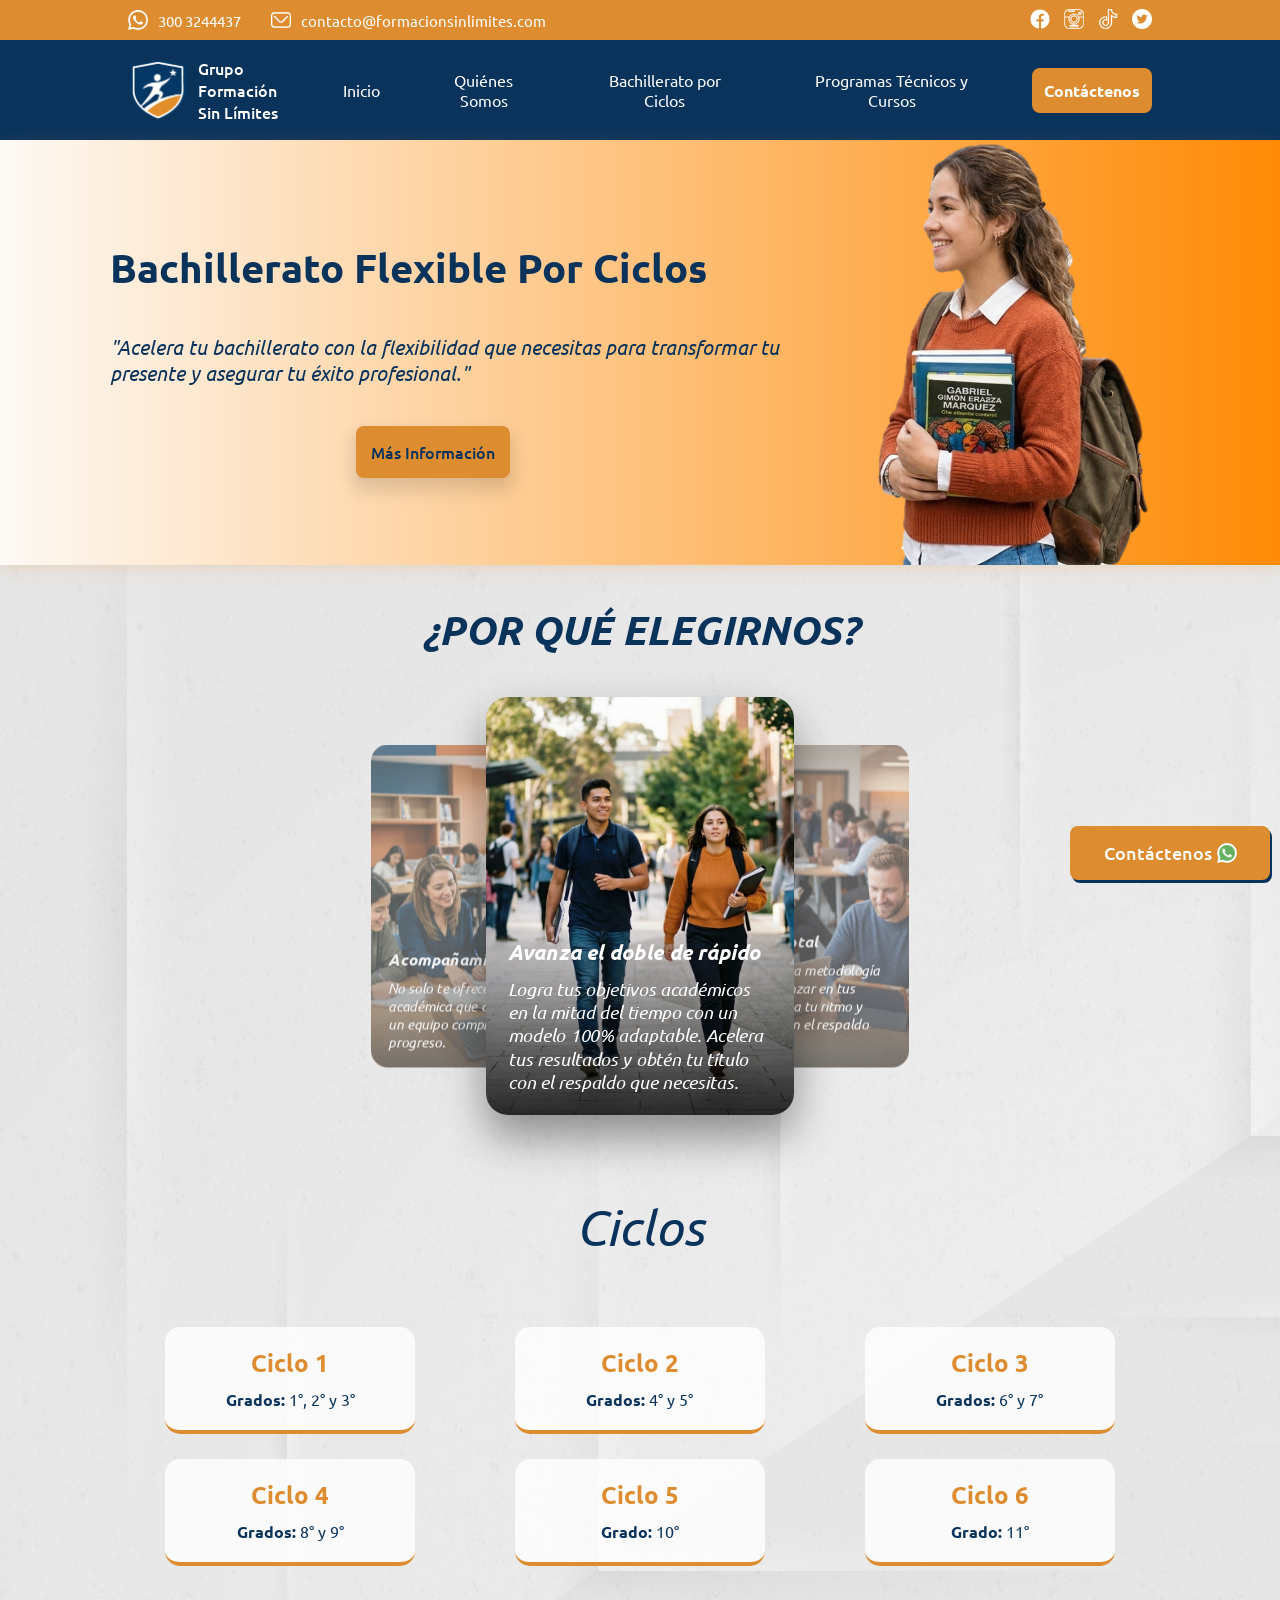
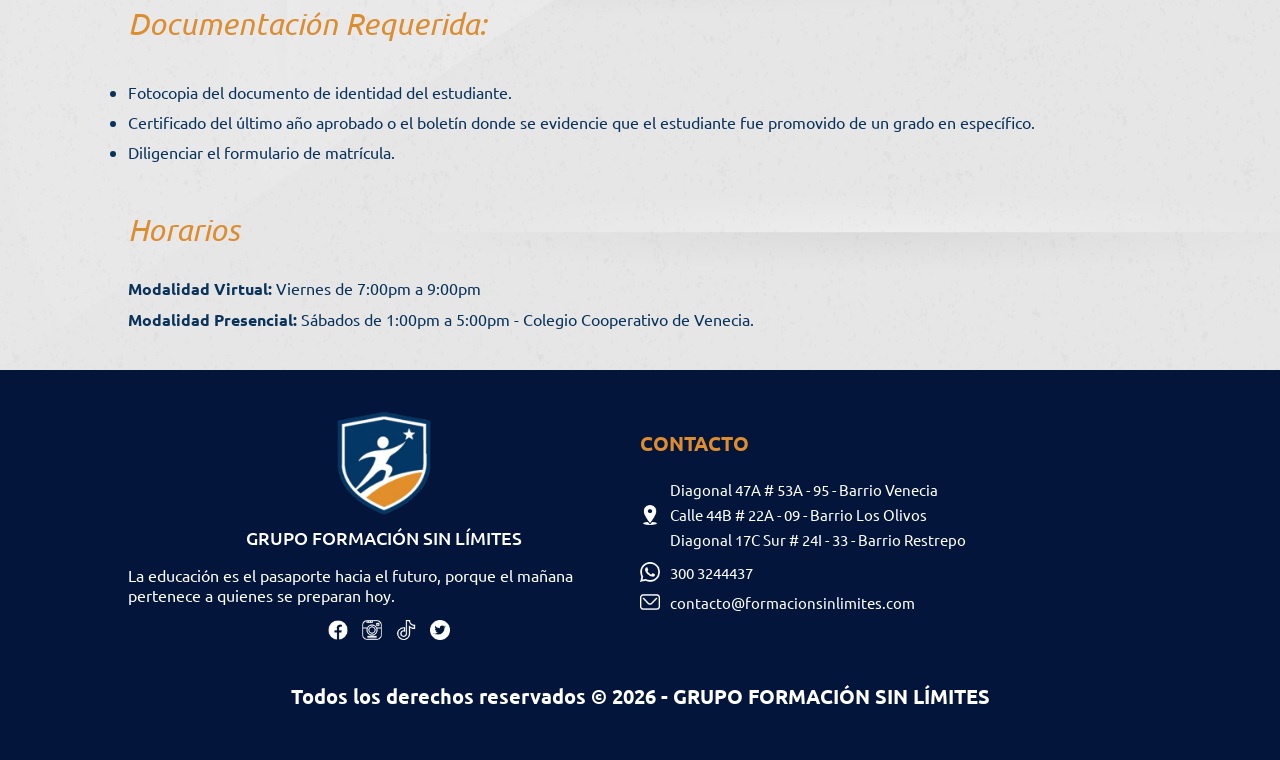
==== bachillerato.html @ 068fac8e "Se agregan estilos a la pagina bachillerato" ====
<!DOCTYPE html>
<html lang="es">

<head>
    <meta charset="UTF-8">
    <meta name="viewport" content="width=device-width, initial-scale=1.0">
    <link rel="icon" type="image/png" href="./assets/logo.png">
    <link rel="stylesheet" href="./css/styles.css">
    <link rel="stylesheet" href="./css/styles-bachiller.css">
    <link rel="preconnect" href="https://fonts.googleapis.com">
    <link rel="preconnect" href="https://fonts.gstatic.com" crossorigin>
    <link
        href="https://fonts.googleapis.com/css2?family=Ubuntu:ital,wght@0,300;0,400;0,500;0,700;1,300;1,400;1,500;1,700&display=swap"
        rel="stylesheet">
    <script defer src="./js/cardSlider.js"></script>
    <title>Bachillerato por Ciclos</title>
</head>

<body>
    <section class="contact">
        <div class="container">
            <div class="contact-number">
                <img class="wsp" src="./assets/whatsapp_icon.png" alt="">
                <p class="number">300 3244437</p>
                <img class="mail" src="./assets/letter_icon.png" alt="">
                <p class="mail_description">contacto@formacionsinlimites.com</p>
            </div>
            <div class="contact-social">
                <a href="https://www.facebook.com/share/1Nfvi4H3RK/?mibextid=wwXIfr" title="Facebook" target="_blank">
                    <img class="network" src="./assets/facebook.png" alt=""></a>
                <a href="#" title="Instagram">
                    <img class="network" src="./assets/instagram.png" alt=""></a>
                <a href="#" title="TikTok"><img class="network" src="./assets/tik-tok.png" alt=""></a>
                <a href="#" title="X"><img class="network" src="./assets/twitter.png" alt=""></a>
            </div>
        </div>
    </section>
    <section class="logo-menu">
        <div class="container">
            <div class="logo">
                <a class="logo-home" href="index.html">
                    <img class="logo-img" src="./assets/logo.png" alt="">
                    <p class="logo-description">Grupo Formación Sin Límites</p>
                </a>
            </div>
            <nav class="menu">
                <ul class="menu-list">
                    <li class="menu-item">
                        <a class="menu-anchor" href="index.html">Inicio</a>
                    </li>
                    <li class="menu-item">
                        <a class="menu-anchor" href="quienes-somos.html">Quiénes Somos</a>
                    </li>
                    <li class="menu-item">
                        <a class="menu-anchor" href="bachillerato.html">Bachillerato por Ciclos</a>
                    </li>
                    <li class="menu-item">
                        <a class="menu-anchor" href="tecnicos.html">Programas Técnicos y Cursos</a>
                    </li>
                    <li class="menu-item">
                        <a class="menu-anchor menu-anchor-mod"
                            href="https://wa.me/573003244437?text=Hola!!%20necesito%20informaci%C3%B3n%20sobre%20los%20programas"
                            target="_blank">Contáctenos</a>
                    </li>
                </ul>
            </nav>
        </div>
    </section>
    <section class="banner">
        <div class="banner-container">
            <div class="banner-bachillerato">
                <h2 class="bachillerato-title">Bachillerato Flexible Por Ciclos</h2>
                <p class="bachillerato-subtitle">"Acelera tu bachillerato con la flexibilidad que necesitas para
                    transformar tu presente y asegurar tu éxito profesional."</p>
                <div class="button-information-container">
                    <a class="button-information-bachillerato"
                        href="https://wa.me/573003244437?text=Hola!!%20necesito%20informaci%C3%B3n%20sobre%20los%20programas"
                        target="_blank" rel="noopener noreferrer">Más Información</a>
                </div>
            </div>
            <div class="img-banner">
                <img class="img-banner-class" src="./assets/bachiller-banner.png" alt="">
            </div>
        </div>
    </section>
    <div class="page-container">
        <section class="bachillerato">
            <div class="bachillerato-container">
                <div class="box-why-choose">
                    <p class="title-why-choose">¿POR QUÉ ELEGIRNOS?</p>
                </div>
                <div class="slider-bachillerato">
                    <div class="slider-container-bachiller">
                        <div class="card-bachiller card-bachiller-1" onmouseover="pauseAndFocus(0)">
                            <div class="card-overlay">
                                <h3 class="title-card">Avanza el doble de rápido</h3>
                                <p class="subtitle-card">Logra tus objetivos académicos en la mitad del tiempo con un
                                    modelo 100% adaptable. Acelera tus resultados y obtén tu título con el respaldo que
                                    necesitas.
                                </p>
                            </div>
                        </div>
                        <div class="card-bachiller card-bachiller-2" onmouseover="pauseAndFocus(1)">
                            <div class="card-overlay">
                                <h3 class="title-card">Flexibilidad Total</h3>
                                <p class="subtitle-card">Aprovecha nuestra metodología flexible para avanzar en tus
                                    estudios, estudia a tu ritmo y obtén tu título con el respaldo que necesitas.</p>
                            </div>
                        </div>
                        <div class="card-bachiller card-bachiller-3" onmouseover="pauseAndFocus(2)">
                            <div class="card-overlay">
                                <h3 class="title-card">Calidad Educativa</h3>
                                <p class="subtitle-card">Te ofrecemos un modelo educativo de alto nivel con la libertad
                                    de aprender donde quieras y cuando quieras.</p>
                            </div>
                        </div>
                        <div class="card-bachiller card-bachiller-4" onmouseover="pauseAndFocus(3)">
                            <div class="card-overlay">
                                <h3 class="title-card">Acompañamiento</h3>
                                <p class="subtitle-card">No solo te ofrecemos calidad académica que abre puertas, sino
                                    un equipo comprometido con tu progreso.</p>
                            </div>
                        </div>
                    </div>
                </div>
            </div>
        </section>
        <section class="requirements">
            <div class="requirements-container">
                <div class="requirements-box">
                    <p class="requirements-title">Ciclos</p>
                </div>
                <div class="cycles">
                    <div class="cycle-one">
                        <p class="cycle-title">Ciclo 1</p>
                        <p class="cycle-subtitle"><strong>Grados: </strong>1°, 2° y 3°</p>
                    </div>
                    <div class="cycle-one">
                        <p class="cycle-title">Ciclo 2</p>
                        <p class="cycle-subtitle"><strong>Grados: </strong>4° y 5°</p>
                    </div>
                    <div class="cycle-one">
                        <p class="cycle-title">Ciclo 3</p>
                        <p class="cycle-subtitle"><strong>Grados: </strong>6° y 7°</p>
                    </div>
                    <div class="cycle-one">
                        <p class="cycle-title">Ciclo 4</p>
                        <p class="cycle-subtitle"><strong>Grados: </strong>8° y 9°</p>
                    </div>
                    <div class="cycle-one">
                        <p class="cycle-title">Ciclo 5</p>
                        <p class="cycle-subtitle"><strong>Grado: </strong>10°</p>
                    </div>
                    <div class="cycle-one">
                        <p class="cycle-title">Ciclo 6</p>
                        <p class="cycle-subtitle"><strong>Grado: </strong>11°</p>
                    </div>
                </div>
                <div class="documents-box">
                    <p class="documents-title">Documentación Requerida:</p>
                    <ul>
                        <li class="documents-subtitle">Fotocopia del documento de identidad del estudiante.</li>
                        <li class="documents-subtitle">Certificado del último año aprobado o el boletín donde se
                            evidencie que el estudiante fue promovido de un grado en específico.</li>
                        <li class="documents-subtitle">Diligenciar el formulario de matrícula.</li>
                    </ul>
                </div>
                <div class="shedule">
                    <p class="shedule-title">Horarios</p>
                    <p class="shedule-subtitle"><strong>Modalidad Virtual: </strong>Viernes de 7:00pm a 9:00pm</p>
                    <p class="shedule-subtitle"><strong>Modalidad Presencial: </strong>Sábados de 1:00pm a 5:00pm -
                        Colegio Cooperativo de Venecia.</p>
                </div>
            </div>

        </section>
    </div>
    <footer>
        <div class="footer">
            <div class="footer-container">
                <div class="footer-box">
                    <div class="footer-identity">
                        <img class="footer-img" src="./assets/logo.png" alt="">
                        <p class="footer-img-phrase">GRUPO FORMACIÓN SIN LÍMITES</p>
                        <p class="footer-phrase">La educación es el pasaporte hacia el futuro, porque el mañana
                            pertenece a
                            quienes se preparan hoy.</p>
                        <div class="contact-social">
                            <a href="https://www.facebook.com/share/1Nfvi4H3RK/?mibextid=wwXIfr" title="Facebook"
                                target="_blank">
                                <img class="network" src="./assets/facebook.png" alt=""></a>
                            <a href="#" title="Instagram">
                                <img class="network" src="./assets/instagram.png" alt=""></a>
                            <a href="#" title="TikTok"><img class="network" src="./assets/tik-tok.png" alt=""></a>
                            <a href="#" title="X"><img class="network" src="./assets/twitter.png" alt=""></a>
                        </div>
                    </div>
                    <div class="footer-contact">
                        <h3 class="footer-title">CONTACTO</h3>
                        <div class=contact-container">
                            <div class="contact-box">
                                <div class="contact-box-img">
                                    <img class="wsp" src="./assets/location.png" alt="">
                                </div>
                                <div class="contact-box-description">
                                    <p class="footer-subtitle">Diagonal 47A # 53A - 95 - Barrio Venecia</p>
                                    <p class="footer-subtitle">Calle 44B # 22A - 09 - Barrio Los Olivos</p>
                                    <p class="footer-subtitle">Diagonal 17C Sur # 24I - 33 - Barrio Restrepo</p>
                                </div>
                            </div>
                            <div class="contact-box">
                                <div class="contact-box-img">
                                    <img class="wsp" src="./assets/whatsapp_icon.png" alt="">
                                </div>
                                <div class="contact-box-description">
                                    <p class="number">300 3244437</p>
                                </div>
                            </div>
                            <div class="contact-box">
                                <div class="contact-box-img">
                                    <img class="mail" src="./assets/letter_icon.png" alt="">
                                </div>
                                <div class="contact-box-description">
                                    <p class="mail_description">contacto@formacionsinlimites.com</p>
                                </div>
                            </div>
                        </div>
                    </div>
                </div>
                <div class="footer-copy">
                    <p class="copy-description">Todos los derechos reservados &copy; 2026 - GRUPO FORMACIÓN SIN LÍMITES
                    </p>
                </div>
            </div>
        </div>
    </footer>
    <div class="contact-button">
        <a class="contact-link"
            href="https://wa.me/573003244437?text=Hola!!%20necesito%20informaci%C3%B3n%20sobre%20los%20programas"
            target="_blank" rel="noopener noreferrer">
            <p class="contact-text">Contáctenos</p>
            <img src="./assets/whatsapp.png" alt="Whatsapp de Grupo Formación Sin Límites" class="contact-icon">
        </a>
    </div>
</body>
</html>
---- css/styles.css ----
:root{
    --primary: #0a335c;
    --secundary: #dd8c2f;
    --shadow-md: 0 4px 6px -1px rgba(0, 0, 0, 0.1), 0 2px 4px -1px rgba(0, 0, 0, 0.06);
    --shadow-lg: 0 10px 15px 5px rgba(0, 0, 0, 0.1), 0 4px 6px -2px rgba(0, 0, 0, 0.05);
    --radius-md: 0.5rem;
}

*{
    margin: 0;
    padding: 0;
    box-sizing: border-box;
}

body{
    font-family: "Ubuntu", "Bebas Neue", sans-serif;
    width: 100%;
    min-height: 100vh;
    background-color: white;
    position: relative;
}

.contact{
    width: 100%;
    height: 40px;
    background-color: var(--secundary);    
    display: flex;
    justify-content: center;
}

.container{
    width: 80%;
    display: flex;
    justify-content: space-between;
    align-items: center;
}

.contact-number{
    display: flex;
    align-items: center;
}

.wsp, .mail, .network{
    width: 20px;
}

.wsp, .mail{
    margin-right: 10px;
}

.network{
    margin-left: 10px;
    transition: transform 0.3s ease;
    display: inline-block;
}

.network:hover{
    transform: scale(1.3);
}

.number, .mail_description{
    font-size: 15px;
    margin-right: 30px;
    color: white;
}

.logo-menu{
    width: 100%;
    height: 100px;
    display: flex;
    justify-content: center;
    background-color: var(--primary);
    transition: all 0.3s ease;
}

.logo{
    width: 20%;
}

.logo-home{
    display: flex;
    align-items: center;
    gap: 10px;
    text-decoration: none;
    color: white;
    font-weight: 500;
}

.logo-description{
    color: white;
    width: 40%;
}

.logo-img{
    width: 60px;
}

.menu{
    width: 80%;
    display: flex;
    justify-content: flex-end;
}

.menu-list{
    display: flex;
    gap: 30px;
    align-items: center;
}

.menu-item{
    list-style: none;
}

.menu-anchor{
    text-decoration: none;
    color: white;
    padding: 10px;
    display: inline-block;
    text-align: center;
    position: relative;
}

.menu-anchor:hover{
    color: #7AAACE;
}

.menu-anchor::after {
    content: '';
    position: absolute;
    width: 0;
    height: 2px;
    bottom: 0;
    left: 50%;
    background-color: var(--secundary);
    transition: all 0.3s ease;
    transform: translateX(-50%);
}

.menu-anchor:hover::after {
    width: 80%;
}

.menu-anchor-mod{
    font-weight: bold;
    border: 2px solid var(--secundary);
    cursor: pointer;
    border-radius: var(--radius-md);
    background: var(--secundary);
    transition: transform 0.3s ease;
}

.menu-anchor-mod:hover{
    transform: translateY(-5px);
    color: white;
}

.slider{
    width: 100%;
    display: flex;
    justify-content: center;
    background-color: var(--primary);
}

.slider-container{
    width: 80%;
    overflow: hidden;
    position: relative;
}

.slider-container::after {
    content: '';
    position: absolute;
    top: 0;
    left: 0;
    width: 100%;
    height: 100%;
    background: linear-gradient(rgba(0,0,0,0.4), transparent);
    pointer-events: none;
}

.slider-big{
    width: 400%;
    height: 300px;
    display: flex;
    flex-wrap: nowrap;
    justify-content: space-between;
    align-items: center;
    padding: 5px;
    transition: transform 0.9s ease-in-out;
    transform: translateX(0%);
}

.slider-img{
    width: calc(100% / 4 - 5px);
    height: 100%;
    object-fit: cover;
    border-radius: 5px;
}

.slider-points{
    width: 100%;
    display: flex;
    justify-content: center;
    align-items: center;
    position: relative;
    z-index: 2;
}

.points{
    width: 20px;
    height: 20px;
    margin: 15px;
    background-color: white;
    border-radius: 50%;
    box-shadow: 1px 1px 3px black;
    cursor: pointer;
}

.points.active{
    background-color: #dd8c2f;
}

.phrase{
    width: 100%;
    height: 100%;
    display: flex;
    flex-direction: column;
    justify-content: center;
    color: white;
    font-size: 30px;
    font-weight: 500;
    position: absolute;
    z-index: 1;
    background: #0A335C;
    background: linear-gradient(90deg, rgba(10, 51, 92, 1) 0%, rgba(10, 51, 92, 0.2) 51%, rgba(10, 51, 92, 0) 100%);
}

.phrase-description{
    margin: 8px 50px;
    animation: fadeIn 1.4s ease-out 0.6s both;
}

.icons{
    width: 100%;
    display: flex;
    justify-content: center;
    padding: 50px 0;
    background-color: var(--primary);
}

.icon-list{
    width: 70%;
    display: flex;
    justify-content: space-around;
}

.icon-section{
     display: flex;
     flex-direction: column;
     align-items: center;
}

.icon{
    width: 70px;
    margin-bottom: 20px;
}

.icon-description{
    color: white;
}

.programs{
    width: 100%;
    background-color: white;
    display: flex;
    justify-content: center;
    background-image: url(../assets/backg-who.jpg);
    background-size: cover;
    background-repeat: round;
    
}

.program-container{
    width: 70%;  
}

.phrase-programs, .why-title{
    font-size: 40px;
    color: var(--primary);
    margin: 50px auto 30px;
    text-align: center;
    letter-spacing: 1px;
}

.offer-box{
    display: grid;
    grid-template-columns: repeat(3, 1fr);
    margin-bottom: 10px;
}

.program {
    background-color: var(--primary);
    margin: 20px;
    border-radius: 15px; /* Más redondeado = más moderno */
    box-shadow: var(--shadow-md);
    transition: transform 0.4s cubic-bezier(0.175, 0.885, 0.32, 1.275), box-shadow 0.4s;
    overflow: hidden; /* Para que la imagen no se salga de los bordes redondeados */
}

.program:hover {
    transform: translateY(-15px) scale(1.02);
    box-shadow: 0 20px 40px rgba(0,0,0,0.3);
}

.program-link{
    display: inline-block;
    width: 100%;
    height: 100%;
    color: white;
    text-decoration: none;
}

.imagen-program{
    display: flex;
    flex-direction: column;
    align-items: center;
}

.title-offer{
    font-size: 30px;
    margin-bottom: 30px;
    color: var(--primary);
    text-align: center;
}

.img-program{
    width: 100%;
    height: 200px;
    border-radius: 20px;
    padding: 10px;
    object-fit: cover;
    transition: transform 0.6s ease;
}

.program:hover .img-program {
    transform: scale(1.1); /* Zoom sutil a la foto */
}

.phrase-bachiller{
    font-weight: bold;
    color: white;
    margin: 10px;
    
}

.star{
    display: flex;  
    width: 30%; 
    transition: transform 0.3s ease;
}

.star-img{
    width: 10%;
    margin-left: 10px;
    transition: all 0.5s cubic-bezier(0.175, 0.885, 0.32, 1.275);
}

.star-img-modstar{
    width: 22%;
    margin-left: 10px;
    transition: all 0.5s cubic-bezier(0.175, 0.885, 0.32, 1.275);
}

.star-img .star-img-modstar:hover{
    filter: drop-shadow(0 0 15px rgba(255, 215, 0, 0.8));
    transform: scale(1.2) rotate(15deg);
    cursor: pointer;
}

.star-img:hover{
    filter: drop-shadow(0 0 15px rgba(255, 215, 0, 0.8));
    transform: scale(1.2) rotate(15deg);
    cursor: pointer;
}

.subtitle-phrase{
    color: white;
    margin: 20px 10px;
}

.counter {
    display: inline-block;
    transition: transform 0.2s ease;
    font-variant-numeric: tabular-nums;
}

.counter:hover {
    transform: scale(1.1);
    color: #ffd700; 
}

.grid{
    grid-column: span 2;
}

.information{
    display: flex;
    justify-content: center;
}

.button-information{
    padding: 15px;
    background-color: var(--secundary);
    text-decoration: none;
    color: var(--primary);
    font-weight: 500;
    border-radius: var(--radius-md);
    box-shadow: var(--shadow-lg);
    margin-bottom: 40px;
    transition: transform 0.3s ease;
}

.button-information:hover{
    cursor: pointer;
    transform: scale(1.2);
}

.why{
    width: 100%;
    background: var(--secundary);
    display: flex;
    justify-content: center;
}

.why-container {
    width: 80%;
    display: flex;
    flex-direction: column;
    align-items: center;
}

.why-title{
    font-size: 40px;
    color: white;
    margin: 50px auto 30px;
}

.why-box {
    width: 100%;
    display: flex;
    justify-content: space-between;
}

.reasons {
    width: 24%;
    border-radius: var(--radius-md);
    box-shadow: var(--shadow-md);
    background-color: antiquewhite;
    padding: 10px 10px 10px 15px;
}

.reason-head{
    display: flex;
    flex-direction: column;
    justify-content: flex-start;
    align-items: center;
}

.reason-img{
    margin: 5px;
    width: 80px;
}

.reasons-title{
    font-weight: 500;
    margin: 20px 5px;
    color: var(--primary);
    font-size: 17px;
    text-align: center;
}

.reasons-description{
    margin: 10px;
    line-height: 22px;
}

.reasons-phrase{
    font-style: italic;
    text-align: center;
    color: var(--primary);
    margin: 20px auto;
    padding: 15px;
}

.button-information-why{
    padding: 15px;
    background-color: #f9f9f9;
    text-decoration: none;
    color: var(--primary);
    font-weight: 500;
    border-radius: var(--radius-md);
    box-shadow: var(--shadow-lg);
    margin-bottom: 40px;
    transition: transform 0.3s ease;
}

.button-information-why:hover{
    cursor: pointer;
    transform: scale(1.2);
}

.allies{
    width: 100%;
    display: flex;
    justify-content: center;
    background-color: var(--primary);
}

.allies-container{
    width: 80%;
    display: flex;
    flex-direction: column;
    align-items: center;
    margin-bottom: 60px;
}

.allies-title{
    margin: 50px;
    font-size: 40px;
    color: white;
}

.allies-box{
    width: 100%;
    display: flex;
    justify-content: space-evenly;
}

.allies-card{
    width: 200px;
    display: flex;
    justify-content: center;
    align-items: center;
    background-color: white;
    border-radius: var(--radius-md);
    border: 1px solid black;
    box-shadow: var(--shadow-md);
}

.allies-img{
    height: 150px;
}

.allies-img-education{
    height: 85px;
}

.contact-button{
    width: 200px;
    background-color: var(--secundary);
    color: white;
    font-size: 18px;
    font-weight: 500;
    border-radius: var(--radius-md);
    box-shadow: 2px 3px var(--primary);
    position: fixed;
    right: 10px;
    bottom: 20px;
    z-index: 1;
    transition: transform 0.3s ease;
}

.contact-button:hover{
    cursor: pointer;
    transform: scale(1.1);
}

.contact-link{
    width: 100%;
    padding: 15px 10px;
    text-decoration: none;
    color: white;
    display: flex;
    justify-content: center;
    align-items: center;
}

.contact-link:visited{
    color: white;
}

.contact-icon{
    width: 20px;
    margin-left: 5px;
}


.offer-box, .why-box, .allies-box {
    view-timeline-name: --section;
    view-timeline-axis: block;
    animation-timeline: --section;
    animation-name: reveal;
    animation-range: entry 10% cover 30%;
    animation-fill-mode: both;
}

.footer{
    width: 100%;
    display: flex;
    justify-content: center;
    background-color: #03153a;
}

.footer-container{
    width: 80%;
    display: flex;    
    flex-direction: column;
}

.footer-box{
    width: 100%;
    margin: 40px 0;
    display: flex;
    align-items: center;
}

.footer-identity{
    width: 50%;
    display: flex;
    flex-direction: column;
    align-items: center;
}

.footer-img{
    width: 100px;
    margin-bottom: 10px;
}

.footer-img-phrase{
    color: white;
    margin-bottom: 15px;
    font-size: 18px;
    font-weight: 500;
}

.footer-phrase{
    color: white;
    margin-bottom: 15px;
}

.contact-container{
    display: flex;
}

.contact-box{
    display: flex;
    margin-bottom: 10px;  
    align-items: center;
}

.contact-box-img{
    height: 20px;   
}

.footer-title{
    color: var(--secundary);
    font-size: 20px;
    margin-bottom: 20px;
}

.footer-subtitle{
    text-decoration: none;
    color: white;
    font-size: 15px;
    line-height: 25px;
}

.footer-copy{
    color: white;
    text-align: center;
    font-size: 20px;
    font-weight: bold;
    margin-bottom: 50px;
}

@keyframes fadeIn {
    from {
        opacity: 0;
        transform: translateY(10px);
    }

    to {
        opacity: 1;
        transform: translateY(0);
    }
}

@keyframes reveal {
    from { opacity: 0; transform: translateY(30px); }
    to { opacity: 1; transform: translateY(0); }
}
---- css/styles-bachiller.css ----
/* Pagina Bachillerato */

.banner{
    width: 100%;
    display: flex;
}

.banner-container{
    width: 100%;
    min-height: 420px;
    overflow: hidden;
    display: flex;
    align-items: center;
    box-shadow: 0 4px 15px rgba(221, 140, 47, 0.2);
    background: linear-gradient(to right, 
  rgba(221, 140, 47, 0.05) 0%, 
  rgba(255, 136, 0, 0.98) 100%);
}

.banner-bachillerato{
    flex: 2;
    display: flex;
    flex-direction: column;
    justify-content: center;
    padding: 20px;
    text-align: left;
    margin-bottom: 12px;
}

.bachillerato-title{
    font-size: 40px;
    color: var(--primary);
    margin: 26px 90px 0px;
}

.bachillerato-subtitle{
    color: var(--primary);
    margin: 40px 10px 40px 90px;;
    font-size: 20px;
    font-style: italic;
}

.button-information-container{
    display: flex;
    justify-content: center;
}

.button-information-bachillerato{
    padding: 15px;
    font-weight: 500;
    background-color: var(--secundary);
    color: var(--primary);
    text-decoration: none;
    border-radius: var(--radius-md);
    box-shadow: var(--shadow-lg);
    transition: transform 0.3s ease;
}

.button-information-bachillerato:hover{
    cursor: pointer;
    transform: scale(1.2);
}

.img-banner{
    flex: 1;
    display: flex;
    justify-content: left;
    align-items: center;
}

.img-banner-class {
    width: 70%;
    max-width: 500px;
    object-fit: contain;
}

.page-container{
    background-image: url(../assets/back-bachillerato.jpg);
    background-repeat: no-repeat;
    background-size: cover;
}

.bachillerato{
    width: 100%;
    display: flex;
    justify-content: center;
}

.bachillerato-container{
    width: 100%;
    display: flex;
    flex-direction: column;
    align-items: center;
}

.box-why-choose{
    width: 80%;
    display: flex;
    justify-content: center;
}

.title-why-choose{
    color: var(--primary);
    font-size: 40px;
    font-style: italic;
    font-weight: bold;
    margin-top: 40px;
}

.slider-bachillerato {
    position: relative;
    width: 100%;
    height: 400px;
    margin: 50px auto;
    display: flex;
    align-items: center;
    justify-content: center;
}

.slider-container-bachiller {
    position: relative;
    width: 43%;
    height: 82%;
    transform-style: preserve-3d;
}

.card-bachiller {
    position: absolute;
    width: 280px;
    height: 380px;
    left: 50%;
    top: 50%;
    margin-left: -140px; /* Centrado exacto */
    margin-top: -190px;
    border-radius: 20px;
    background-size: cover;
    background-position: center;
    transition: all 0.6s cubic-bezier(0.23, 1, 0.32, 1);
    cursor: pointer;
    display: flex;
    align-items: flex-end;
}

.card-bachiller-1 {
    background-image: url(../assets/avanza.png);
    background-color: #0a335c;
}

.card-bachiller-2 {
    background-image: url(../assets/flexibilidad.png);
    background-color: #dd8c2f;
}

.card-bachiller-3 {
    background-image: url(../assets/calidad.png);
    background-color: #0a335c;
}

.card-bachiller-4 {
    background-image: url(../assets/acompañar.png);
    background-color: #dd8c2f;
}

.card-overlay {
    background: linear-gradient(transparent, rgba(0, 0, 0, 0.8));
    padding: 20px;
    border-radius: 0 0 20px 20px;
    color: white;
    width: 100%;
}

/* --- ESTADOS DE POSICIÓN --- */

/* Al frente */
.active {
    transform: translateX(0) scale(1.1);
    z-index: 10;
    opacity: 1;
    box-shadow: 0 20px 40px rgba(0, 0, 0, 0.4);
}

/* Asomada a la Izquierda */
.prev {
    transform: translateX(-150px) scale(0.85);
    z-index: 5;
    opacity: 0.6;
}

/* Asomada a la Derecha */
.next {
    transform: translateX(150px) scale(0.85);
    z-index: 5;
    opacity: 0.6;
}

/* Ocultas */
.hidden {
    transform: translateX(0) scale(0.5);
    opacity: 0;
    z-index: 0;
}

.title-card{
    color: white;
    font-style: italic;
    font-weight: bold;
    margin-bottom: 10px;
}

.subtitle-card{
    color: white;
    font-style: italic;
}

.requirements{
    width: 100%;
    display: flex;
    justify-content: center;
}

.requirements-container{
    width: 80%;
    display: flex;
    flex-direction: column;
}

.requirements-title{
    font-size: 50px;
    text-align: center;
    color: var(--primary);
    margin: 40px auto;
    font-weight: 500;
    font-style: italic;
}

.cycles{
    width: 100%;
    display: grid;
    grid-template-columns: repeat(3, 1fr); 
    gap: 25px; 
    justify-items: center;
    margin-top: 30px;
}

.cycle-one{
   display: flex;
    flex-direction: column;
    width: 100%;
    max-width: 250px;
    align-items: center;
    padding: 20px;
    background-color: rgba(255, 255, 255, 0.8); 
    border-radius: 15px;
    border-bottom: 4px solid var(--secundary);
    transition: transform 0.3s ease, background-color 0.3s ease;
}

.cycle-one:hover {
    transform: translateY(-10px);
    background-color: #ffffff;
    box-shadow: 0 10px 20px rgba(0,0,0,0.1);
}

.cycle-title {
    margin-bottom: 10px;
    font-size: 24px;
    font-weight: bold;
    color: var(--secundary);
}

.cycle-subtitle {
    margin-bottom: 0;
    font-size: 16px;
    color: var(--primary);
    text-align: center;
}

.cycle-description{
    margin-bottom: 20px;
    font-size: 16px;
    color: var(--primary);
}

.documents-box{
    width: 100%;
    display: flex;
    flex-direction: column;
    margin-bottom: 40px;
}

.documents-title{
    color: var(--secundary);
    font-size: 30px;
    font-style: italic;
    margin: 40px 0;
}

.documents-subtitle, .shedule-subtitle{
    color: var(--primary);
    margin-bottom: 10px;
}

.shedule{
    width: 100%;
    display: flex;
    flex-direction: column;
    margin-bottom: 30px;
}

.shedule-title{
    color: var(--secundary);
    font-size: 30px;
    font-style: italic;
    margin-bottom: 30px;
}
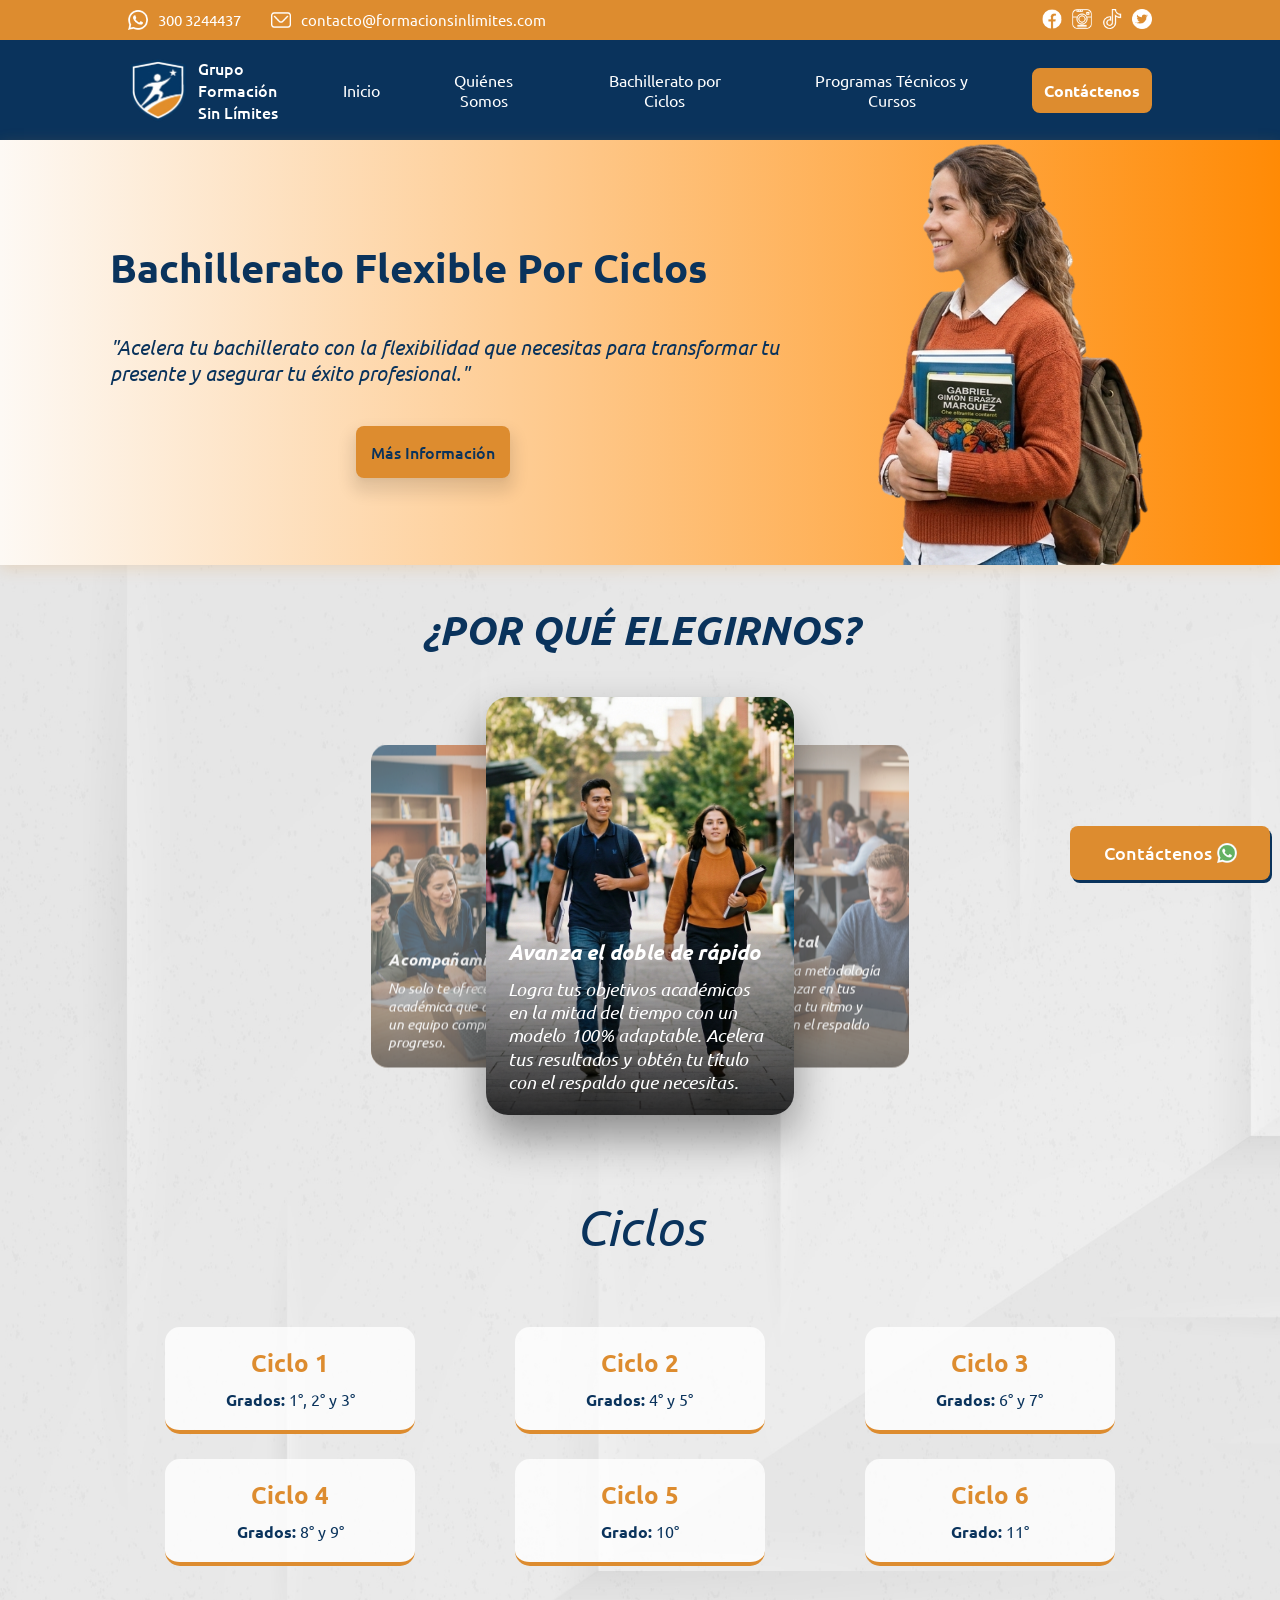
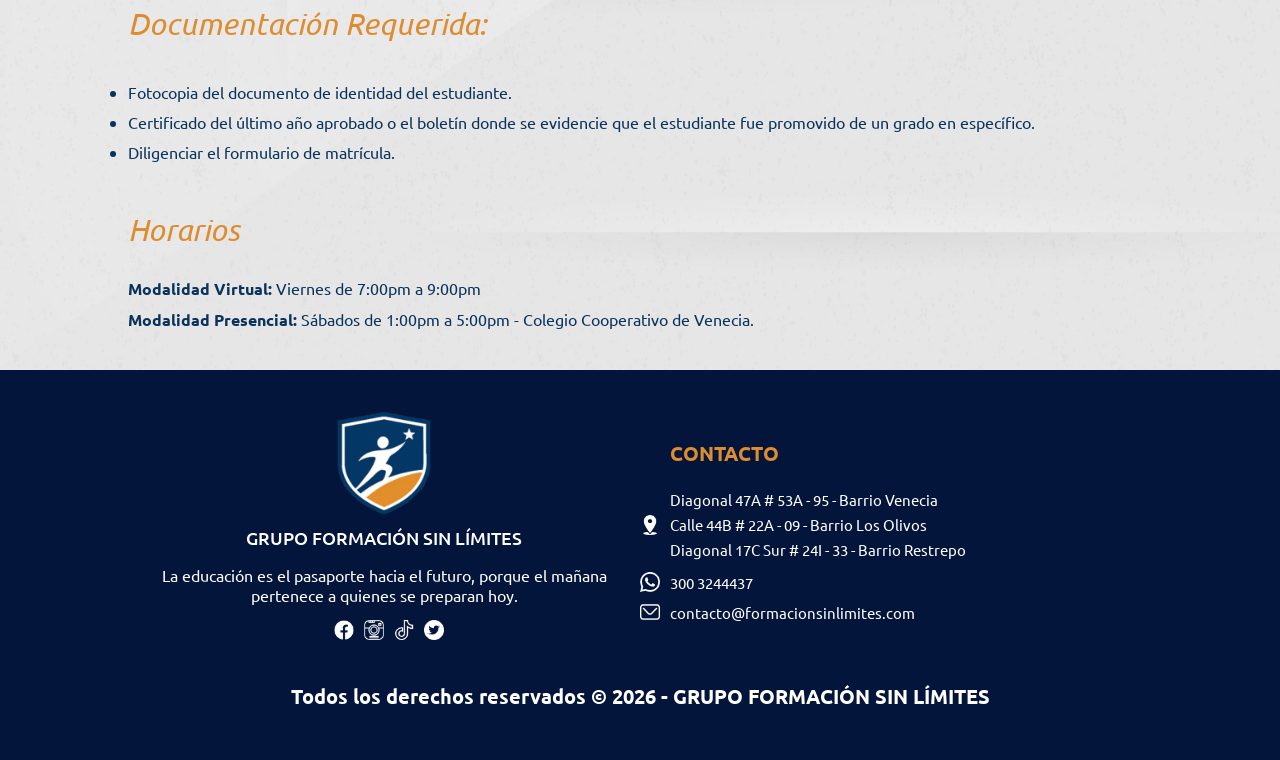
==== commit baa486c5: "Se reakuza diseño responsivo para pantallas hasta 480px de la pagina principal" ====
--- a/bachillerato.html
+++ b/bachillerato.html
@@ -20,10 +20,14 @@
     <section class="contact">
         <div class="container">
             <div class="contact-number">
-                <img class="wsp" src="./assets/whatsapp_icon.png" alt="">
-                <p class="number">300 3244437</p>
-                <img class="mail" src="./assets/letter_icon.png" alt="">
-                <p class="mail_description">contacto@formacionsinlimites.com</p>
+                <div class="contact-number-container">
+                    <img class="wsp" src="./assets/whatsapp_icon.png" alt="">
+                    <a href="tel:3003244437" class="number">300 3244437</a>
+                </div>
+                <div class="contact-mail-container">
+                    <img class="mail" src="./assets/letter_icon.png" alt="">
+                    <a class="mail_description" href="mailto:contacto@formacionsinlimites.com">contacto@formacionsinlimites.com</a>
+                </div>
             </div>
             <div class="contact-social">
                 <a href="https://www.facebook.com/share/1Nfvi4H3RK/?mibextid=wwXIfr" title="Facebook" target="_blank">
--- a/css/styles.css
+++ b/css/styles.css
@@ -22,13 +22,13 @@
 
 .contact{
     width: 100%;
-    height: 40px;
+    min-height: 40px;
     background-color: var(--secundary);    
     display: flex;
     justify-content: center;
 }
 
-.container{
+.container, .logo-container{
     width: 80%;
     display: flex;
     justify-content: space-between;
@@ -38,6 +38,10 @@
 .contact-number{
     display: flex;
     align-items: center;
+}
+
+.contact-number-container, .contact-mail-container{
+    display: flex;
 }
 
 .wsp, .mail, .network{
@@ -46,6 +50,11 @@
 
 .wsp, .mail{
     margin-right: 10px;
+    height: 20px;
+}
+
+.contact-social{
+    display: flex;
 }
 
 .network{
@@ -59,9 +68,12 @@
 }
 
 .number, .mail_description{
+    display: inline-block;
     font-size: 15px;
     margin-right: 30px;
     color: white;
+    text-decoration: none;
+    cursor: pointer;
 }
 
 .logo-menu{
@@ -93,6 +105,10 @@
 
 .logo-img{
     width: 60px;
+}
+
+.abrir-menu-hamburguesa, .cerrar-menu-hamburguesa{
+     display: none;   
 }
 
 .menu{
@@ -413,6 +429,7 @@
     background-color: var(--secundary);
     text-decoration: none;
     color: var(--primary);
+    font-size: 20px;
     font-weight: 500;
     border-radius: var(--radius-md);
     box-shadow: var(--shadow-lg);
@@ -498,6 +515,7 @@
     text-decoration: none;
     color: var(--primary);
     font-weight: 500;
+    font-size: 20px;
     border-radius: var(--radius-md);
     box-shadow: var(--shadow-lg);
     margin-bottom: 40px;
@@ -629,6 +647,7 @@
     display: flex;
     flex-direction: column;
     align-items: center;
+    text-align: center;
 }
 
 .footer-img{
@@ -665,7 +684,7 @@
 .footer-title{
     color: var(--secundary);
     font-size: 20px;
-    margin-bottom: 20px;
+    margin: 20px 30px;
 }
 
 .footer-subtitle{
@@ -699,3 +718,240 @@
     from { opacity: 0; transform: translateY(30px); }
     to { opacity: 1; transform: translateY(0); }
 }
+
+/* DISEÑO RESPONSIVO*/
+
+@media screen and (max-width: 768px){
+    .logo-img{
+        width: 45px;
+    }
+    .logo-description, .menu-anchor{
+        font-size: 12px;
+    }
+    
+    .phrase-description{
+        font-size: 22px;
+    }
+    .slider-big{
+        height: 240px;
+    }
+    .points{
+        width: 15px;
+        height: 15px;
+    }
+    .icon{
+        width: 50px;
+    }
+    .icons{
+        padding: 40px 0;
+    }
+    .phrase-programs, .why-title, .allies-title{
+        font-size: 35px;
+    }
+    .offer-box{
+        grid-template-columns: repeat(2, 1fr);
+    }
+    .grid{
+        grid-column: span 1;
+    }
+    .star-img{
+        width: 16px;
+    }
+    .phrase-bachiller, .subtitle-phrase, .footer-img-phrase, .footer-phrase, .contact-text{
+        font-size: 15px;
+    }
+    
+    .button-information, .button-information-why{
+        padding: 12px;
+        font-size: 18px;
+    }
+    .why-box{
+        display: grid;
+        grid-template-columns: repeat(2,1fr);
+        gap: 20px;
+    }
+    .reasons{
+        width: 95%;
+    }
+    .reasons-phrase, .copy-description{
+        font-size: 20px;
+    }
+    .allies-card{
+        width: 180px;
+    }
+    .allies-img{
+        height: 130px;
+    }
+    .allies-img-education{
+        height: 80px;
+    }
+    .footer-img{
+        width: 80px;
+    }
+    .contact-button{
+        width: 150px;
+    }
+    .contact-icon{
+        width: 18px;
+    }
+    .contact-link{
+        padding: 12px 10px;
+    }
+}
+
+@media screen and (max-width: 480px){
+
+    .contact{
+        padding: 5px 0;
+    }
+
+    .contact-number{
+        flex-wrap: wrap;
+    }
+
+    .contact-number-container, .contact-mail-container{
+        padding: 5px 0;
+        align-items: center;
+    }
+    
+    .wsp, .mail{
+        margin-right: 5px;
+    }
+    .number, .mail_description{
+        font-size: 12px;
+    }
+
+    .abrir-menu-hamburguesa,
+    .cerrar-menu-hamburguesa {
+        display: block;
+        background: none;
+        border: none;
+        padding: 0;
+        cursor: pointer;
+    }
+
+    .menu{
+        opacity: 0;
+        visibility: hidden;
+        width: 45%;
+        display: flex;
+        flex-direction: column;
+        align-items: end;
+        gap: 1rem;
+        position: absolute;
+        top: 70px;
+        right: 0;
+        padding: 2rem;
+        box-shadow: var(--shadow-lg);
+        background: var(--primary);
+        z-index: 10;
+    }
+
+    .menu.visible{
+        opacity: 1;
+        visibility: visible;
+    }
+
+    .menu-list{
+        flex-direction: column;
+        gap: 10px;
+    }
+
+    .bi{
+        display: block;
+        width: 45px;
+        height: auto;
+    }
+
+    .remove{
+        display: block;
+        width: 30px;
+        height: auto;
+    }
+
+    .logo-img{
+        width: 50px;   
+    }
+
+    .contact-button{
+        right: 5px;
+        bottom: 5px;
+    }
+
+    .phrase-description{
+        font-size: 15px;
+        margin: 5px 10px;
+    }
+
+    .slider-big{
+        height: 200px;
+    }
+
+    .icon{
+        width: 40px;
+    }
+
+    .phrase-programs, .why-title, .allies-title {
+        font-size: 25px;
+        margin: 35px auto 10px;
+    }
+
+    .program-container {
+        width: 100%;
+    }
+
+    .program{
+        margin: 15px;
+    }
+
+    .phrase-bachiller, .subtitle-phrase, .footer-img-phrase, .footer-phrase, .contact-text, .footer-subtitle{
+       font-size: 12px;
+    }
+
+    .button-information, .button-information-why {
+        padding: 10px;
+        font-size: 16px;
+    }
+
+    .reasons-title{
+        margin: 10px 5px;
+        font-size: 15px;
+    }
+
+    .reason-img{
+        width: 50%;
+    }
+
+    .reasons-description{
+        font-size: 13px;
+        line-height: 20px;
+    }
+
+    .allies-img {
+        height: 100px;
+    }
+
+    .allies-img-education{
+        height: 50px;
+    }
+
+    .allies-box{
+        gap: 10px;
+    }
+
+    .footer-img{
+        width: 65px;
+    }
+
+    .footer-container{
+        width: 90%;
+    }
+    
+    .footer-box{
+        gap: 10px;
+    }
+
+    .reasons-phrase, .copy-description {
+    font-size: 16px;
+}
+}
--- a/css/styles-bachiller.css
+++ b/css/styles-bachiller.css
@@ -130,7 +130,7 @@
     height: 380px;
     left: 50%;
     top: 50%;
-    margin-left: -140px; /* Centrado exacto */
+    margin-left: -140px;
     margin-top: -190px;
     border-radius: 20px;
     background-size: cover;
@@ -312,4 +312,17 @@
     font-size: 30px;
     font-style: italic;
     margin-bottom: 30px;
+}
+
+/* --- RESPONSIVE --- */
+@media (max-width: 900px) {
+    .cycles {
+        grid-template-columns: repeat(2, 1fr); 
+    }
+}
+
+@media (max-width: 600px) {
+    .cycles {
+        grid-template-columns: 1fr; 
+    }
 }
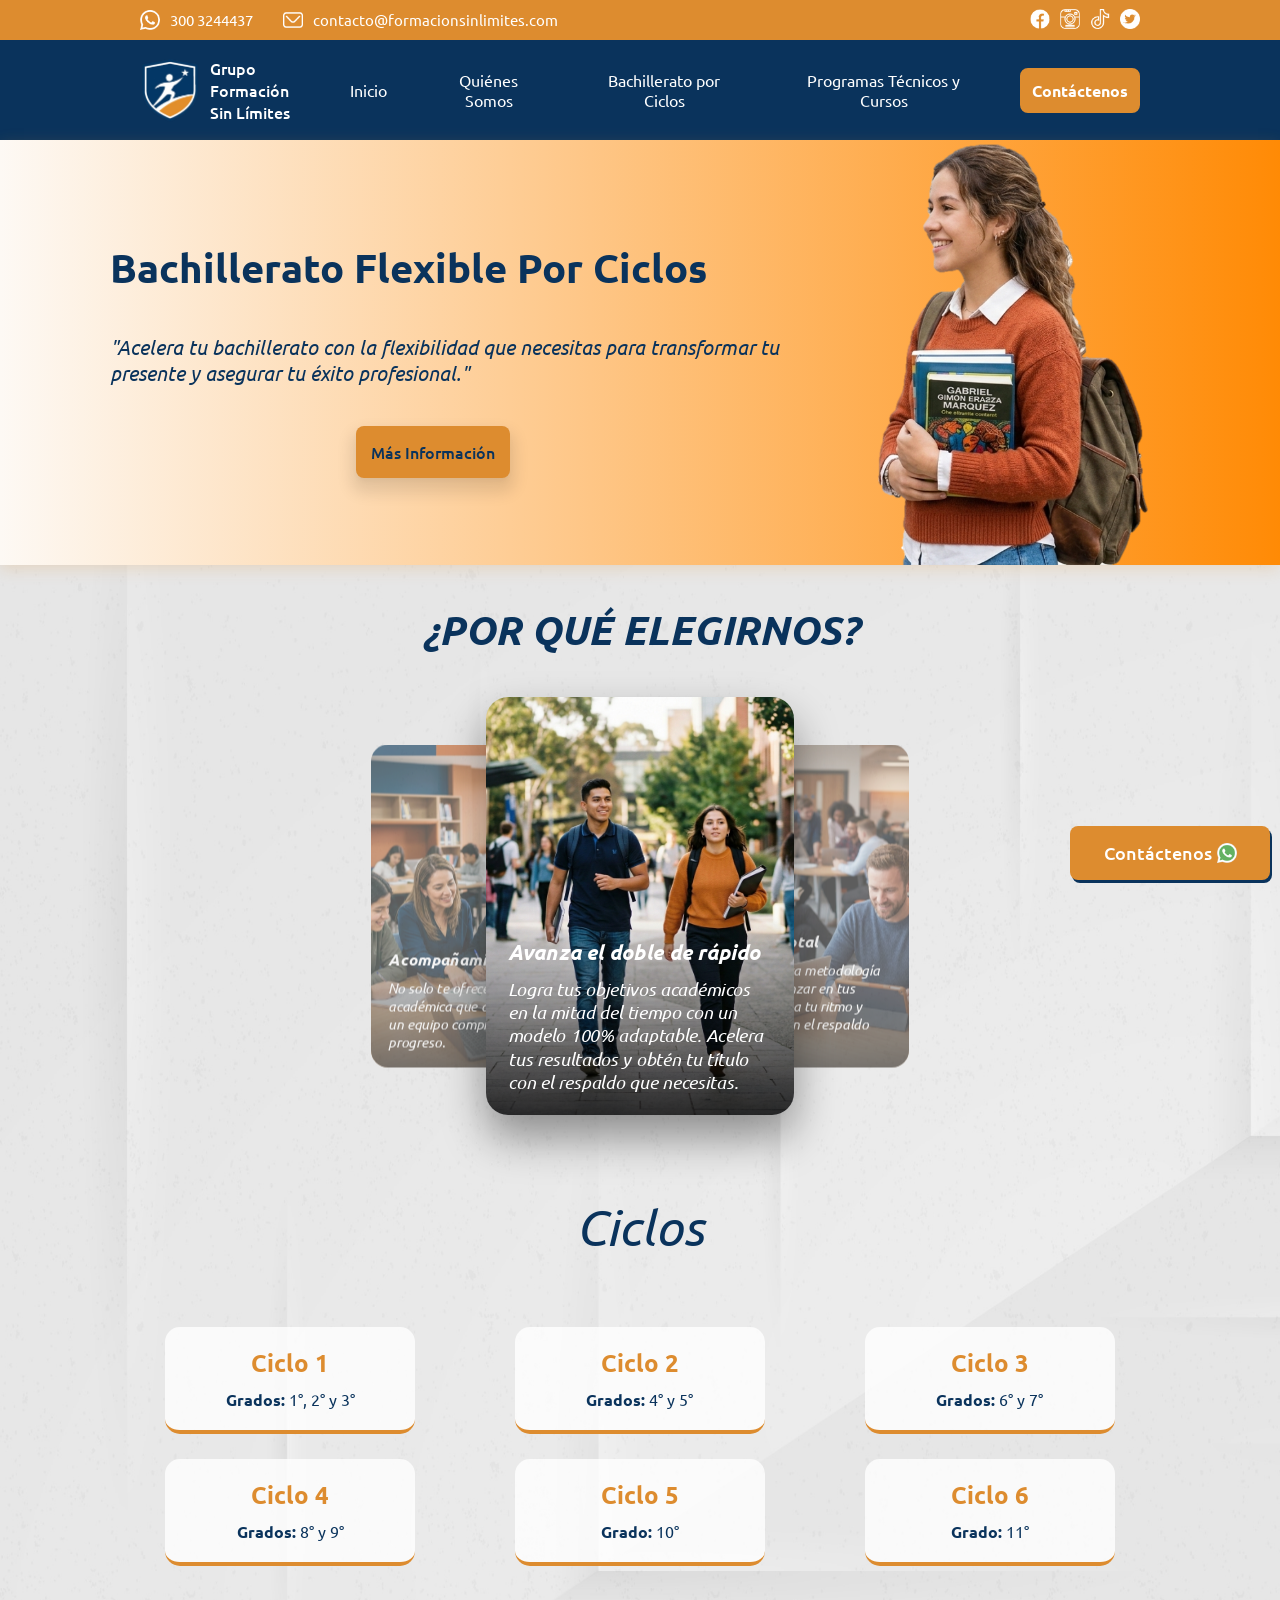
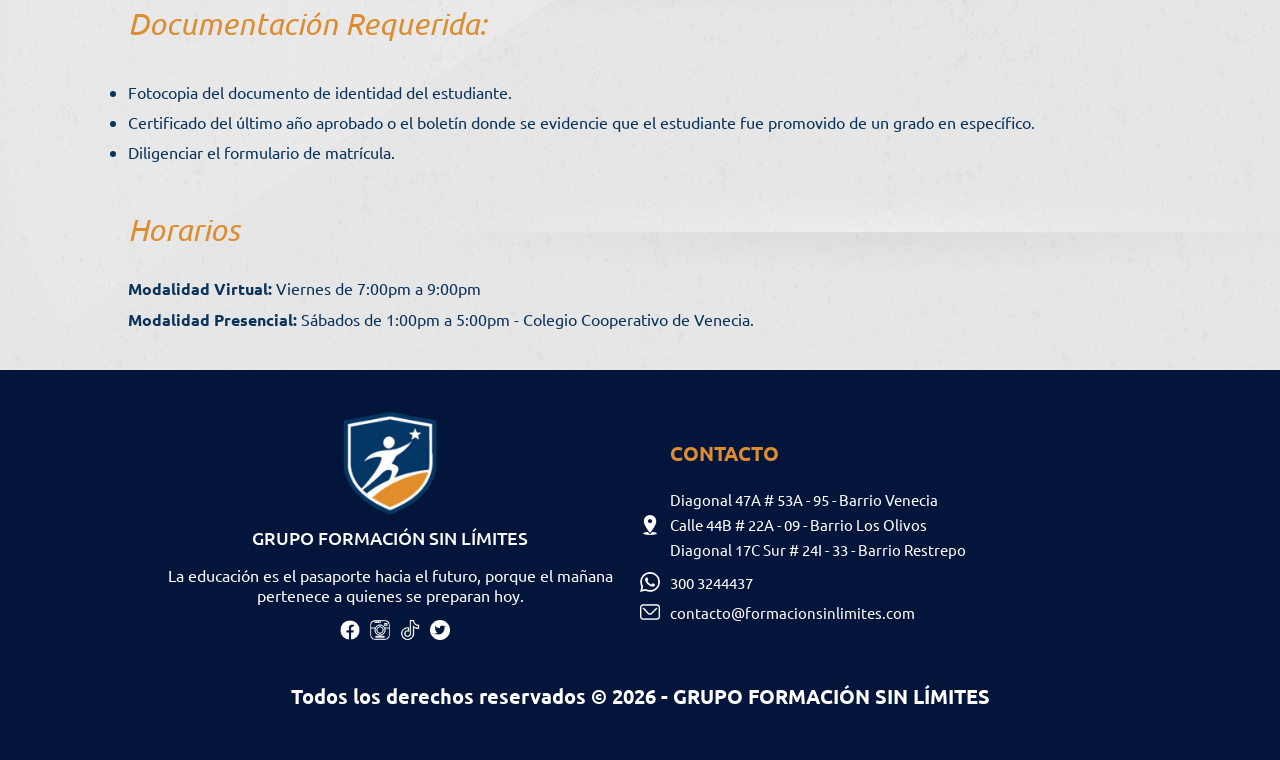
==== commit 7f32b663: "se agrega el menu hamburguesa a las paginas de bachillerato, quienes somos y tecnicos" ====
--- a/bachillerato.html
+++ b/bachillerato.html
@@ -40,14 +40,16 @@
         </div>
     </section>
     <section class="logo-menu">
-        <div class="container">
+        <div class="logo-container">
             <div class="logo">
                 <a class="logo-home" href="index.html">
                     <img class="logo-img" src="./assets/logo.png" alt="">
                     <p class="logo-description">Grupo Formación Sin Límites</p>
                 </a>
             </div>
-            <nav class="menu">
+            <button id="abrir" class="abrir-menu-hamburguesa"><img class="bi" src="./assets/menu.png" alt=""></button>
+            <nav class="menu" id="menu">
+                <button id="cerrar" class="cerrar-menu-hamburguesa"><img class="remove" src="./assets/remove.png" alt=""></button>
                 <ul class="menu-list">
                     <li class="menu-item">
                         <a class="menu-anchor" href="index.html">Inicio</a>
--- a/css/styles.css
+++ b/css/styles.css
@@ -29,7 +29,7 @@
 }
 
 .container, .logo-container{
-    width: 80%;
+    width: 1000px;
     display: flex;
     justify-content: space-between;
     align-items: center;
@@ -178,7 +178,7 @@
 }
 
 .slider-container{
-    width: 80%;
+    width: 1000px;
     overflow: hidden;
     position: relative;
 }
@@ -265,7 +265,7 @@
 }
 
 .icon-list{
-    width: 70%;
+    width: 1000px;
     display: flex;
     justify-content: space-around;
 }
@@ -297,7 +297,7 @@
 }
 
 .program-container{
-    width: 70%;  
+    width: 1000px;  
 }
 
 .phrase-programs, .why-title{
@@ -450,7 +450,7 @@
 }
 
 .why-container {
-    width: 80%;
+    width: 1000px;
     display: flex;
     flex-direction: column;
     align-items: center;
@@ -535,7 +535,7 @@
 }
 
 .allies-container{
-    width: 80%;
+    width: 1000px;
     display: flex;
     flex-direction: column;
     align-items: center;
@@ -630,7 +630,7 @@
 }
 
 .footer-container{
-    width: 80%;
+    width: 1000px;
     display: flex;    
     flex-direction: column;
 }
@@ -721,7 +721,81 @@
 
 /* DISEÑO RESPONSIVO*/
 
+@media screen and (max-width: 1024px){
+    .container{
+        width: 800px;
+    }
+
+    .logo-container{
+        width: 800px;
+    }
+
+    .slider-container{
+        width: 800px;
+    }
+
+    .icon-list{
+        width: 800px;
+    }
+
+    .program-container{
+        width: 800px;
+    }
+
+    .why-container{
+        width: 800px;
+    }
+
+    .allies-container{
+        width: 800px;
+    }
+
+    .footer-container{
+        width: 800px;
+    }
+
+    .footer-box{
+        justify-content: space-between;
+    }
+}
+
 @media screen and (max-width: 768px){
+    .container{
+        width: 650px;
+    }
+
+    .logo-container{
+        width: 650px;
+    }
+
+    .slider-container{
+        width: 650px;
+    }
+
+    .icon-list{
+        width: 650px;
+    }
+
+    .program-container{
+        width: 650px;
+    }
+
+    .why-container{
+        width: 650px;
+    }
+
+    .allies-container{
+        width: 650px;
+    }
+
+    .footer-container{
+        width: 650px;
+    }
+
+    .footer-box{
+        justify-content: space-between;
+    }
+
     .logo-img{
         width: 45px;
     }
@@ -953,5 +1027,12 @@
 
     .reasons-phrase, .copy-description {
     font-size: 16px;
-}
-}
+    }
+}
+
+@media screen and (max-width: 320px){
+    .number, .mail_description {
+    font-size: 10px;
+    }
+}
+
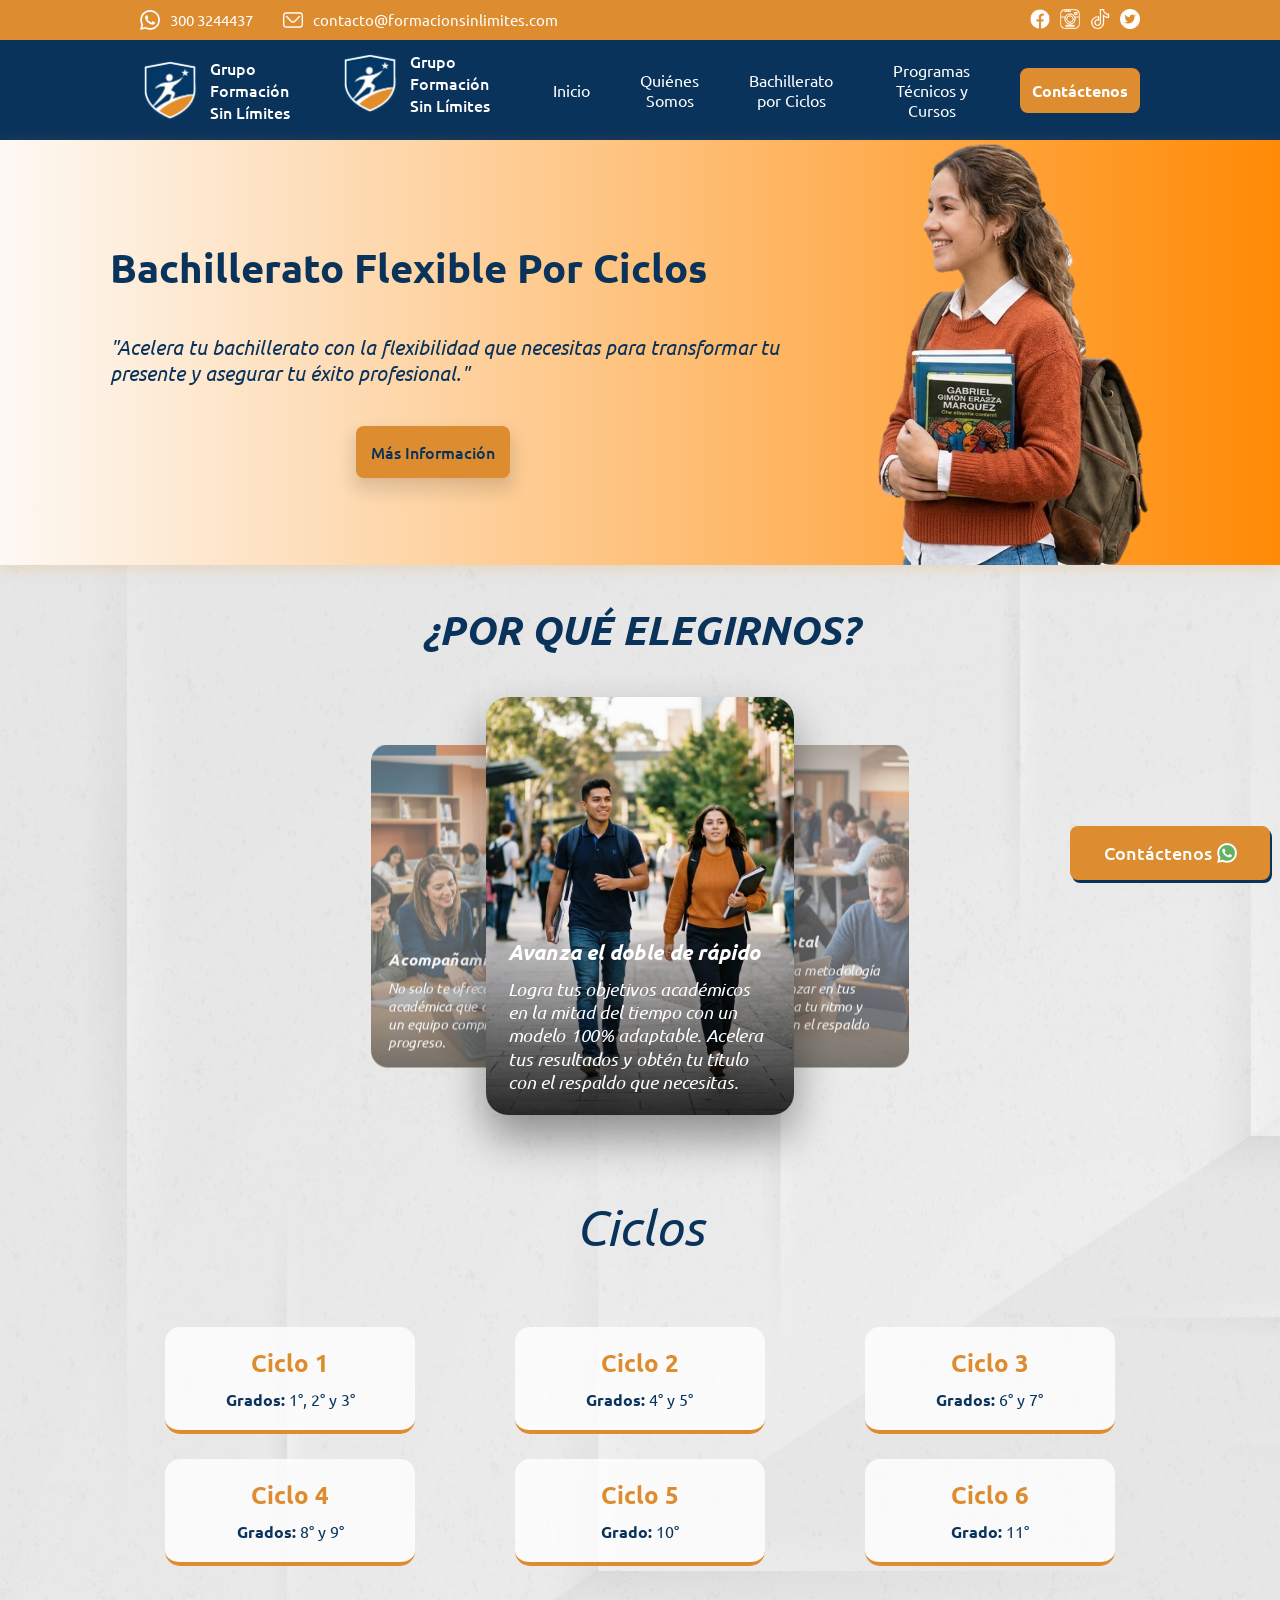
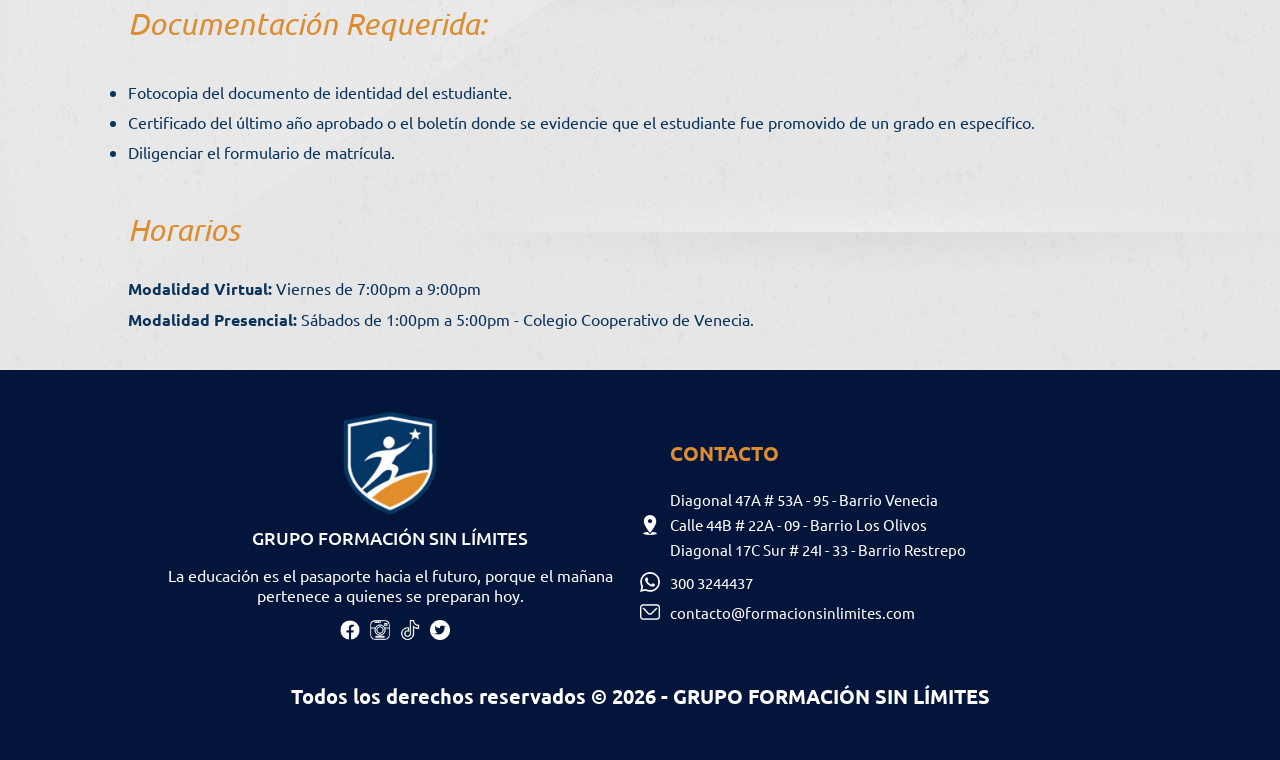
==== commit 550fb5f1: "Ajustes en el menu hamburguesa, se agrega animacion" ====
--- a/bachillerato.html
+++ b/bachillerato.html
@@ -12,6 +12,7 @@
     <link
         href="https://fonts.googleapis.com/css2?family=Ubuntu:ital,wght@0,300;0,400;0,500;0,700;1,300;1,400;1,500;1,700&display=swap"
         rel="stylesheet">
+    <script defer src="./js/slider.js"></script>
     <script defer src="./js/cardSlider.js"></script>
     <title>Bachillerato por Ciclos</title>
 </head>
@@ -49,7 +50,13 @@
             </div>
             <button id="abrir" class="abrir-menu-hamburguesa"><img class="bi" src="./assets/menu.png" alt=""></button>
             <nav class="menu" id="menu">
-                <button id="cerrar" class="cerrar-menu-hamburguesa"><img class="remove" src="./assets/remove.png" alt=""></button>
+                <div class="logo-cerrar">
+                    <a class="logo-home" href="index.html">
+                        <img class="logo-img" src="./assets/logo.png" alt="">
+                        <p class="logo-description">Grupo Formación Sin Límites</p>
+                    </a>
+                    <button id="cerrar" class="cerrar-menu-hamburguesa"><img class="remove" src="./assets/remove.png" alt=""></button>
+                </div>
                 <ul class="menu-list">
                     <li class="menu-item">
                         <a class="menu-anchor" href="index.html">Inicio</a>
--- a/css/styles.css
+++ b/css/styles.css
@@ -879,6 +879,10 @@
         padding: 5px 0;
     }
 
+    .container, .logo-container, .slider-container, .why-container, .allies-container{
+        margin: 0px 10px;
+    }
+
     .contact-number{
         flex-wrap: wrap;
     }
@@ -893,6 +897,16 @@
     }
     .number, .mail_description{
         font-size: 12px;
+    }
+
+    .logo-cerrar{
+        display: flex;
+        justify-content: space-between;
+        margin: 10px 0px;
+    }
+
+    .logo-description{
+        width: 25%;
     }
 
     .abrir-menu-hamburguesa,
@@ -904,31 +918,38 @@
         cursor: pointer;
     }
 
+    .cerrar-menu-hamburguesa{
+        align-self: flex-end;
+    }
+
     .menu{
         opacity: 0;
         visibility: hidden;
-        width: 45%;
+        width: 100%;
         display: flex;
         flex-direction: column;
-        align-items: end;
         gap: 1rem;
         position: absolute;
         top: 70px;
         right: 0;
-        padding: 2rem;
+        padding: 1rem;
         box-shadow: var(--shadow-lg);
         background: var(--primary);
         z-index: 10;
+        transform: translateX(100%);
+        transition: all 0.4s ease-in-out;
     }
 
     .menu.visible{
         opacity: 1;
         visibility: visible;
+        transform: translateX(0);
     }
 
     .menu-list{
         flex-direction: column;
         gap: 10px;
+        align-items: flex-start;
     }
 
     .bi{
@@ -982,6 +1003,10 @@
        font-size: 12px;
     }
 
+    .offer-box, .why-box{
+        grid-template-columns: repeat(1, 1fr);
+    }
+
     .button-information, .button-information-why {
         padding: 10px;
         font-size: 16px;
@@ -990,10 +1015,14 @@
     .reasons-title{
         margin: 10px 5px;
         font-size: 15px;
+    }   
+
+    .reasons{
+        margin-left: 10px;
     }
 
     .reason-img{
-        width: 50%;
+        width: 25%;
     }
 
     .reasons-description{
@@ -1001,6 +1030,12 @@
         line-height: 20px;
     }
 
+    .allies-card{
+        width: 140px;
+        height: 100px;
+        margin: 10px 0;
+    }
+
     .allies-img {
         height: 100px;
     }
@@ -1010,7 +1045,8 @@
     }
 
     .allies-box{
-        gap: 10px;
+        flex-wrap: wrap;
+        margin-bottom: 20px;
     }
 
     .footer-img{
@@ -1022,7 +1058,7 @@
     }
     
     .footer-box{
-        gap: 10px;
+        gap: 15px;
     }
 
     .reasons-phrase, .copy-description {
@@ -1031,8 +1067,23 @@
 }
 
 @media screen and (max-width: 320px){
+    
+    
     .number, .mail_description {
-    font-size: 10px;
-    }
-}
-
+    font-size: 8px;
+    margin-right: 2px;
+    }
+
+    .icon{
+        width: 35px;
+    }
+
+    .icon-description{
+        font-size: 13px;
+    }
+
+    .contact-box{
+        width: 160px;
+    }
+}
+
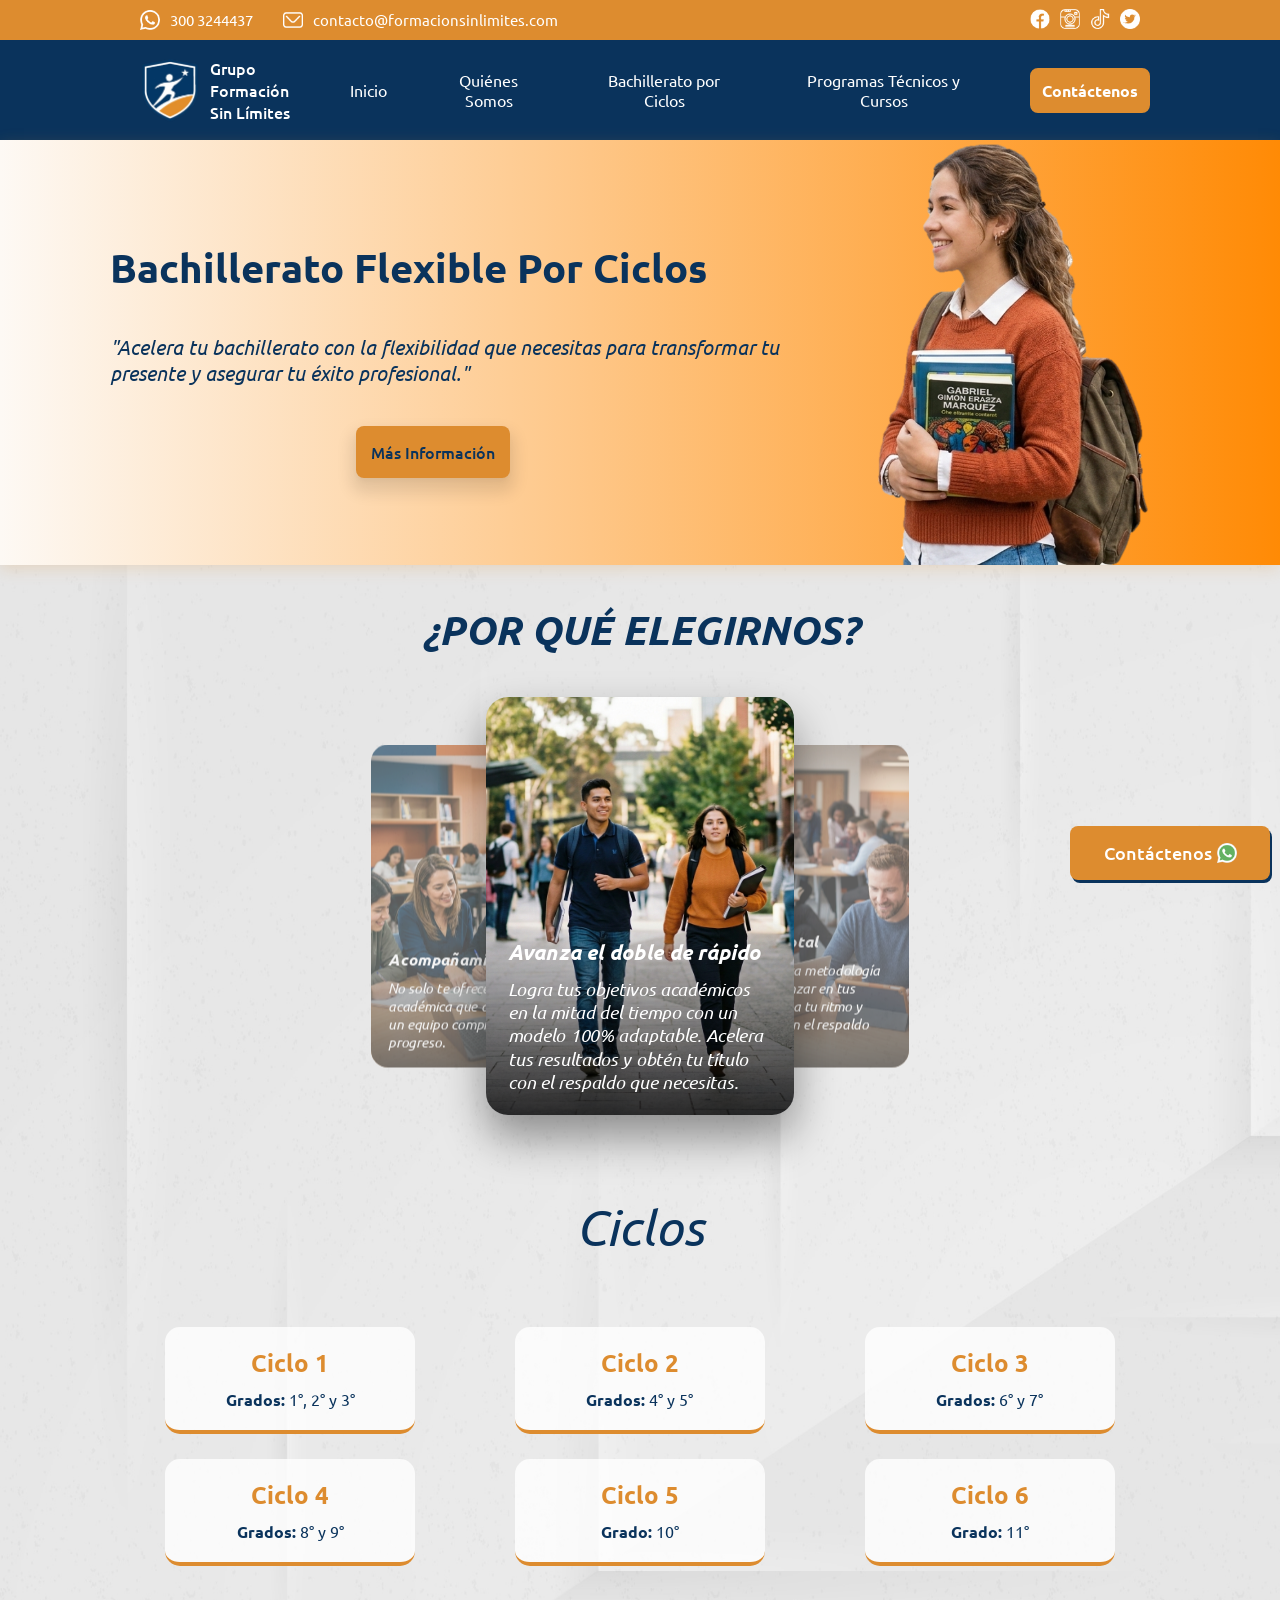
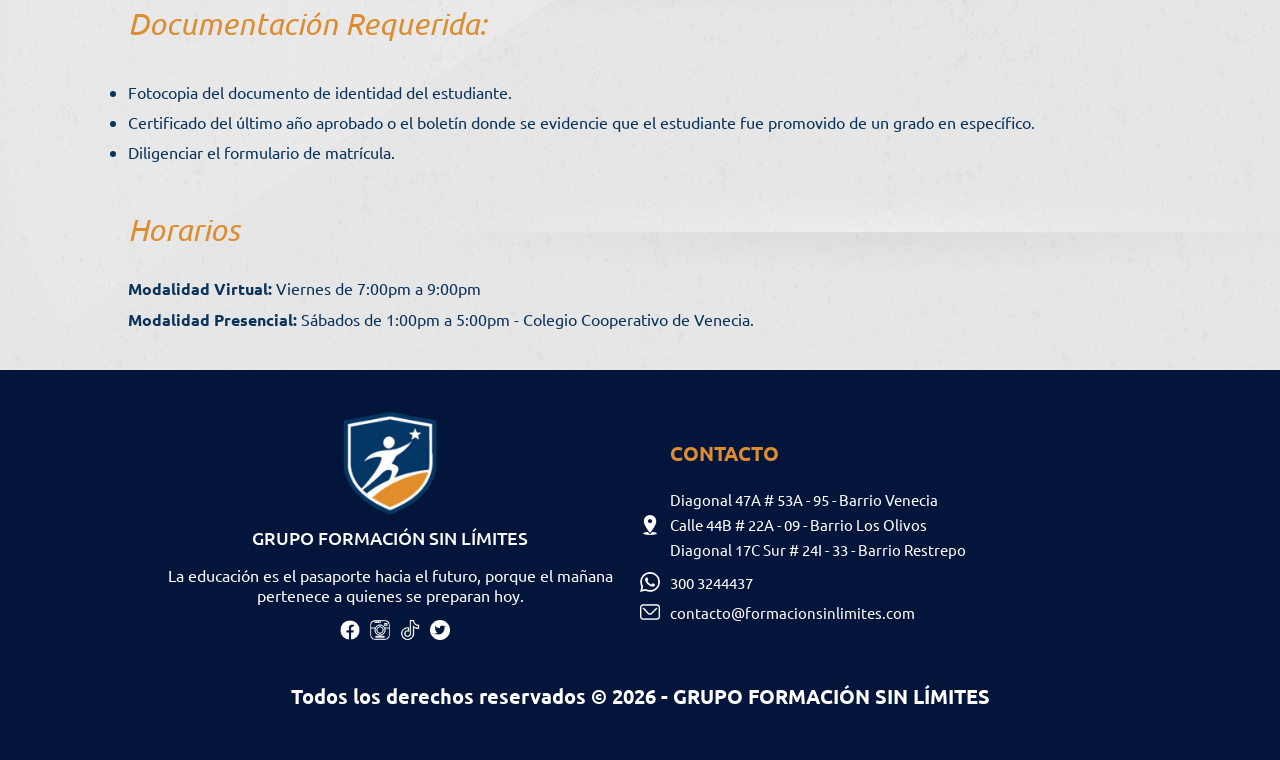
==== commit 360580a1: "correccion logo menu hamburguesa" ====
--- a/bachillerato.html
+++ b/bachillerato.html
@@ -51,10 +51,6 @@
             <button id="abrir" class="abrir-menu-hamburguesa"><img class="bi" src="./assets/menu.png" alt=""></button>
             <nav class="menu" id="menu">
                 <div class="logo-cerrar">
-                    <a class="logo-home" href="index.html">
-                        <img class="logo-img" src="./assets/logo.png" alt="">
-                        <p class="logo-description">Grupo Formación Sin Límites</p>
-                    </a>
                     <button id="cerrar" class="cerrar-menu-hamburguesa"><img class="remove" src="./assets/remove.png" alt=""></button>
                 </div>
                 <ul class="menu-list">
--- a/css/styles.css
+++ b/css/styles.css
@@ -18,6 +18,8 @@
     min-height: 100vh;
     background-color: white;
     position: relative;
+    inline-size: 100%;
+    overflow-x: hidden;
 }
 
 .contact{
@@ -163,6 +165,7 @@
     border-radius: var(--radius-md);
     background: var(--secundary);
     transition: transform 0.3s ease;
+    left: 10px;
 }
 
 .menu-anchor-mod:hover{
@@ -903,6 +906,7 @@
         display: flex;
         justify-content: space-between;
         margin: 10px 0px;
+        align-self: flex-end;
     }
 
     .logo-description{
@@ -936,14 +940,14 @@
         box-shadow: var(--shadow-lg);
         background: var(--primary);
         z-index: 10;
-        transform: translateX(100%);
+        transform: translateY(-10px);
         transition: all 0.4s ease-in-out;
     }
 
     .menu.visible{
         opacity: 1;
         visibility: visible;
-        transform: translateX(0);
+        transform: translateY(0);
     }
 
     .menu-list{
@@ -1062,7 +1066,24 @@
     }
 
     .reasons-phrase, .copy-description {
-    font-size: 16px;
+        font-size: 16px;
+    }
+
+    .footer-box{
+        flex-wrap: wrap-reverse;
+        justify-content: center;
+    }
+
+    .footer-title{
+        text-align: center;
+    }
+
+    .contact-box{
+        justify-content: center;
+    }
+
+    .footer-subtitle{
+        text-align: center;
     }
 }
 
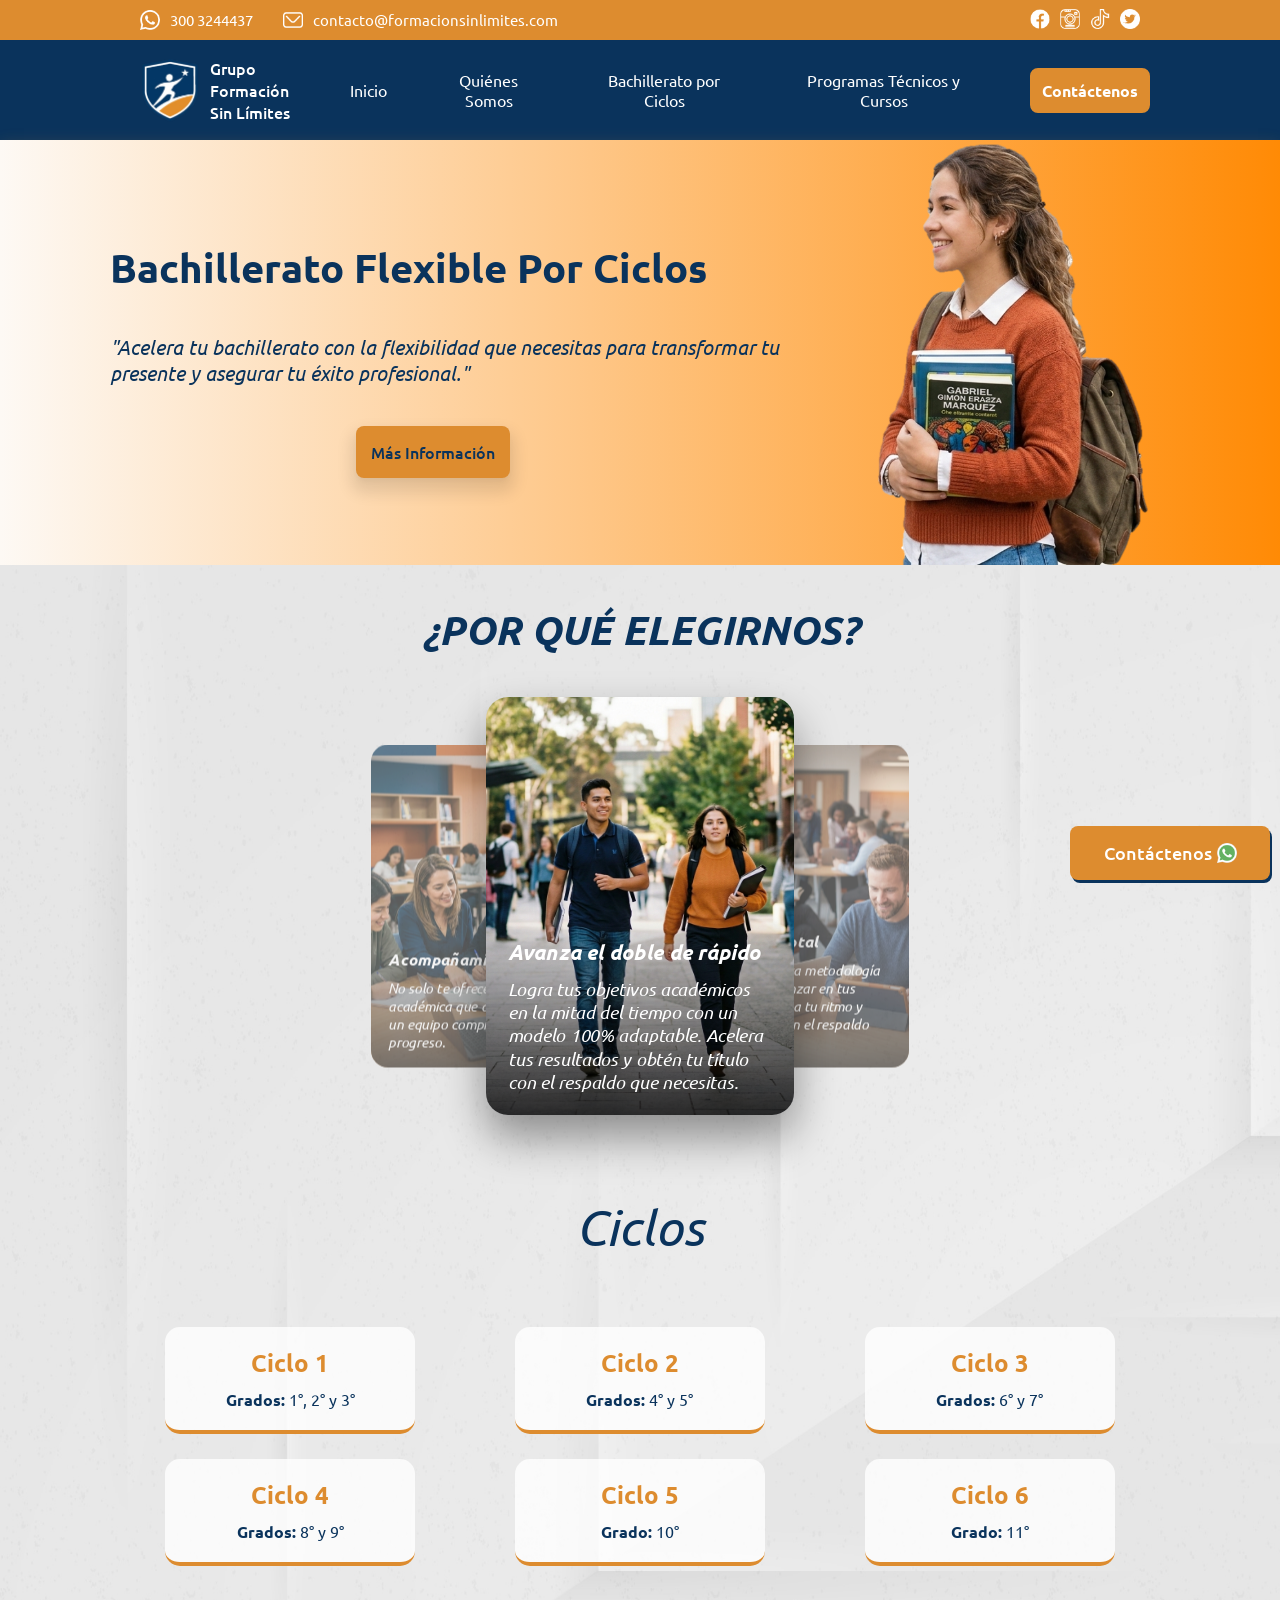
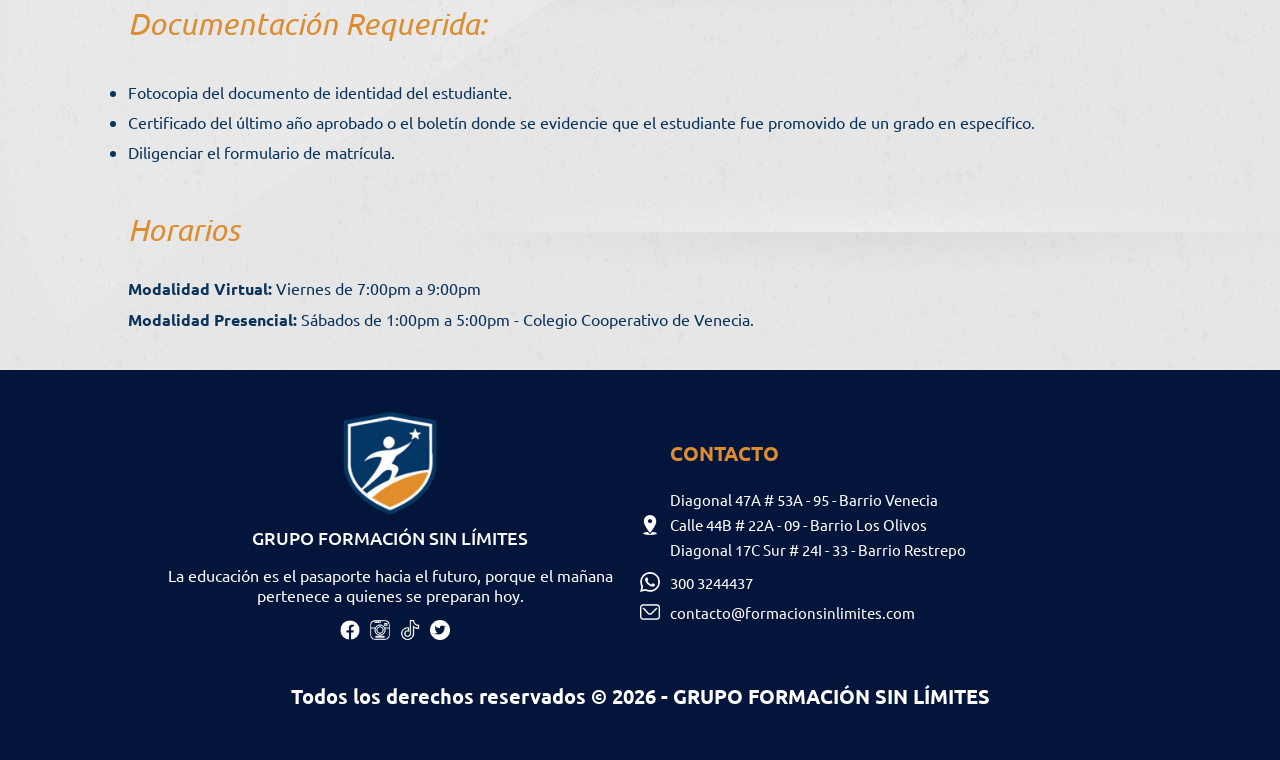
==== commit 2d3b71f8: "Inicio diseño responsivo tablet" ====
--- a/bachillerato.html
+++ b/bachillerato.html
@@ -5,8 +5,8 @@
     <meta charset="UTF-8">
     <meta name="viewport" content="width=device-width, initial-scale=1.0">
     <link rel="icon" type="image/png" href="./assets/logo.png">
+    <link rel="stylesheet" href="./css/styles-bachiller.css">
     <link rel="stylesheet" href="./css/styles.css">
-    <link rel="stylesheet" href="./css/styles-bachiller.css">
     <link rel="preconnect" href="https://fonts.googleapis.com">
     <link rel="preconnect" href="https://fonts.gstatic.com" crossorigin>
     <link
--- a/css/styles-bachiller.css
+++ b/css/styles-bachiller.css
@@ -3,18 +3,20 @@
 .banner{
     width: 100%;
     display: flex;
-}
-
-.banner-container{
-    width: 100%;
-    min-height: 420px;
-    overflow: hidden;
-    display: flex;
     align-items: center;
+    justify-content: center;
     box-shadow: 0 4px 15px rgba(221, 140, 47, 0.2);
     background: linear-gradient(to right, 
   rgba(221, 140, 47, 0.05) 0%, 
   rgba(255, 136, 0, 0.98) 100%);
+}
+
+.banner-container{
+    width: 100%;
+    min-height: 420px;
+    overflow: hidden;
+    display: flex;
+    
 }
 
 .banner-bachillerato{
@@ -315,14 +317,162 @@
 }
 
 /* --- RESPONSIVE --- */
-@media (max-width: 900px) {
+
+@media screen and (max-width: 1024px){
+    /*.container, .logo-container, .banner-container, .bachillerato-container, .requirements-container, .footer-container{
+        width: 800px;
+
+    }*/
+
+    .img-banner-class{
+        width: 87%;
+    }
+
+    .logo-description{
+        font-size: 13px;
+    }
+
+    .menu-anchor{
+        font-size: 15px;
+    }
+
+    .title-why-choose {
+        font-size: 32px;
+    }
+    .slider-container-bachiller {
+        width: 60%; /* Expandimos el contenedor para dar aire */
+    }
+}
+
+@media screen and (max-width: 768px) {
+    .banner-container{
+        width: 85%;
+        min-height: 390px;
+    }
+
+    .bachillerato-title{
+        font-size: 30px;
+        margin: 26px 70px 0px;
+    }
+
+    .bachillerato-subtitle{
+        margin:40px 10px 40px 70px;
+        font-size: 18px;
+    }
+
+    .img-banner-class{
+        width: 130%;
+    }
+
+    .title-why-choose{
+        font-size: 35px;
+    }
+
+    .title-why-choose {
+        font-size: 28px;
+        margin-top: 30px;
+    }
+    
+    .slider-bachillerato {
+        height: 450px; /* Un poco más de alto por el texto */
+    }
+
+    .card-bachiller {
+        width: 240px; /* Reducimos ligeramente el ancho */
+        height: 340px;
+        margin-left: -120px;
+        margin-top: -170px;
+    }
+
+    /* Ajustamos el desplazamiento para que no se corten */
+    .prev { transform: translateX(-100px) scale(0.8); }
+    .next { transform: translateX(100px) scale(0.8); }
+
     .cycles {
         grid-template-columns: repeat(2, 1fr); 
     }
 }
 
-@media (max-width: 600px) {
+@media screen and (max-width: 480px) {
+
+    .bachillerato-title{
+        margin: 26px 0px 0px;
+        font-size: 20px;
+    }
+
+    .bachillerato-subtitle{
+        font-size: 15px;
+        margin: 40px 0px 40px;
+    }
+
+    .button-information-bachillerato{
+        padding: 10px;
+        font-size: 13px;
+    }
+
+    .banner-container{
+        min-height: 300px;
+    }
+
+    .banner-bachillerato{
+        flex: 1;
+    }
+
+    .title-why-choose {
+        font-size: 24px;
+        text-align: center;
+    }
+
+    .slider-container-bachiller {
+        width: 80%;
+    }
+
+    .slider-bachillerato{
+        margin: 0px;
+    }
+
+    .card-bachiller {
+        width: 200px;
+        height: 300px;
+        margin-left: -100px;
+        margin-top: -150px;
+    }
+
+    /* En móviles, las tarjetas laterales deben estar más cerca del centro */
+    .prev { 
+        transform: translateX(-60px) scale(0.75); 
+        opacity: 0.4;
+    }
+    .next { 
+        transform: translateX(60px) scale(0.75); 
+        opacity: 0.4;
+    }
+    
+    .active {
+        transform: translateX(0) scale(1.05);
+    }
+
+    .title-card { font-size: 1.1rem; }
+    .subtitle-card { font-size: 0.85rem; }
+
     .cycles {
         grid-template-columns: 1fr; 
     }
+}
+
+@media (max-width: 320px) {
+    .title-why-choose {
+        font-size: 20px;
+    }
+
+    .card-bachiller {
+        width: 180px;
+        height: 280px;
+        margin-left: -90px;
+        margin-top: -140px;
+    }
+
+    /* Casi una encima de otra para que quepan */
+    .prev { transform: translateX(-40px) scale(0.7); }
+    .next { transform: translateX(40px) scale(0.7); }
 }
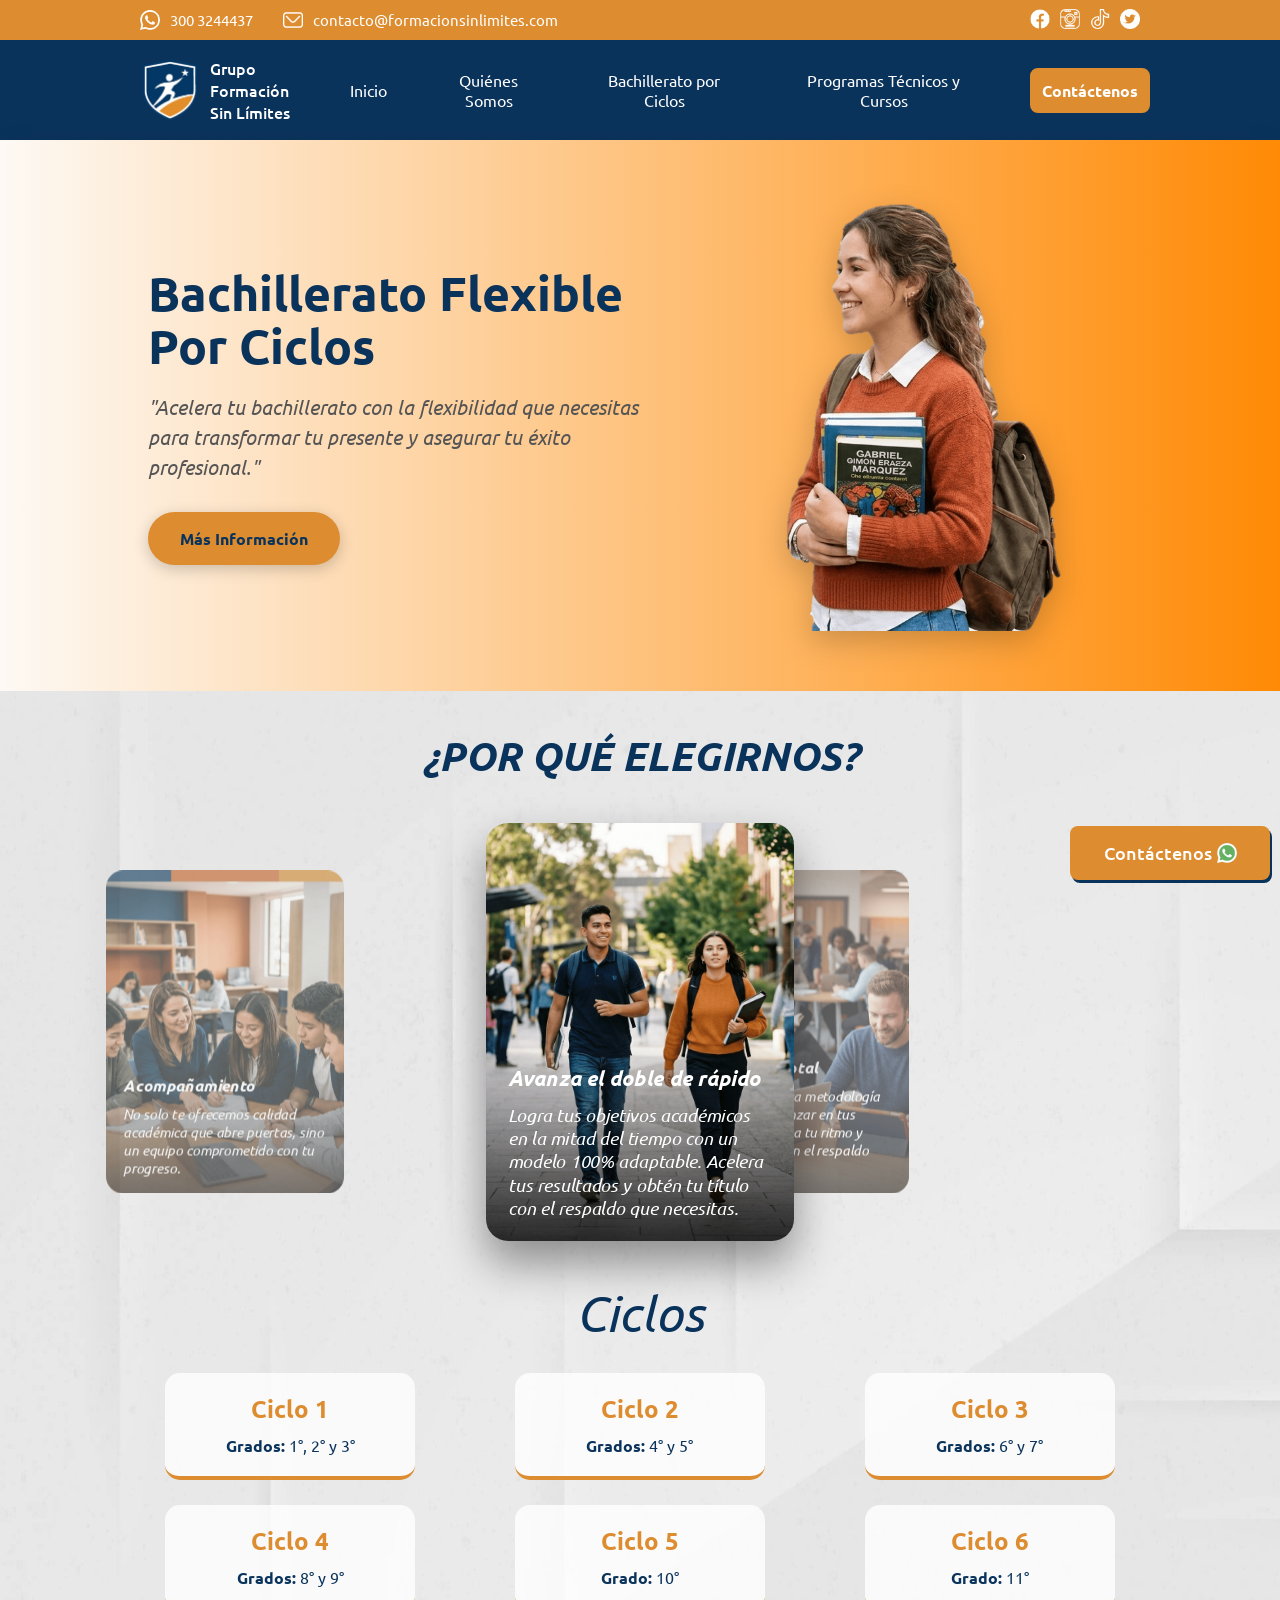
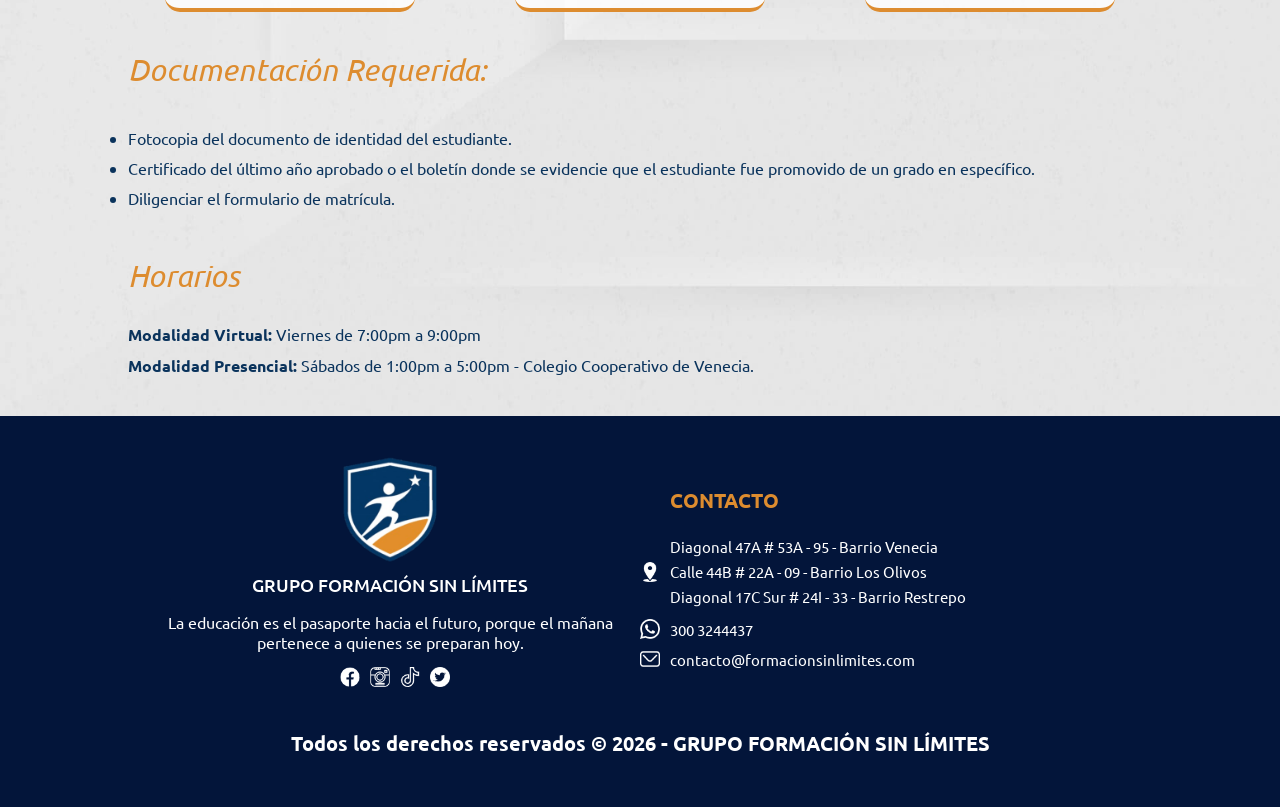
==== commit bfa6f53c: "Se crea hamburguer.js para separar el menu hamburguesa del slider de la pagina principal y se agrega" ====
--- a/bachillerato.html
+++ b/bachillerato.html
@@ -12,7 +12,7 @@
     <link
         href="https://fonts.googleapis.com/css2?family=Ubuntu:ital,wght@0,300;0,400;0,500;0,700;1,300;1,400;1,500;1,700&display=swap"
         rel="stylesheet">
-    <script defer src="./js/slider.js"></script>
+    <script defer src="./js/hamburguer.js"></script>
     <script defer src="./js/cardSlider.js"></script>
     <title>Bachillerato por Ciclos</title>
 </head>
--- a/css/styles-bachiller.css
+++ b/css/styles-bachiller.css
@@ -1,79 +1,82 @@
 /* Pagina Bachillerato */
 
-.banner{
-    width: 100%;
-    display: flex;
-    align-items: center;
-    justify-content: center;
-    box-shadow: 0 4px 15px rgba(221, 140, 47, 0.2);
+.banner {
+    width: 100%;
+    display: flex;
+    justify-content: center;
+    box-shadow: 0 4px 20px rgba(0, 0, 0, 0.1);
+    /* Gradiente más moderno y suave */
     background: linear-gradient(to right, 
   rgba(221, 140, 47, 0.05) 0%, 
   rgba(255, 136, 0, 0.98) 100%);
-}
-
-.banner-container{
-    width: 100%;
-    min-height: 420px;
-    overflow: hidden;
-    display: flex;
-    
-}
-
-.banner-bachillerato{
-    flex: 2;
-    display: flex;
-    flex-direction: column;
-    justify-content: center;
+    padding: 40px 0;
+}
+
+.banner-container {
+    width: 80%;
+    max-width: 1200px;
+    display: flex;
+    align-items: center;
+    gap: 20px; 
+}
+
+.banner-bachillerato {
+    flex: 1.2;
     padding: 20px;
-    text-align: left;
-    margin-bottom: 12px;
-}
-
-.bachillerato-title{
-    font-size: 40px;
-    color: var(--primary);
-    margin: 26px 90px 0px;
-}
-
-.bachillerato-subtitle{
-    color: var(--primary);
-    margin: 40px 10px 40px 90px;;
+}
+
+.bachillerato-title {
+    font-size: 48px;
+    color: var(--primary);
+    font-weight: 800;
+    line-height: 1.1;
+    margin-bottom: 20px;
+}
+
+.bachillerato-subtitle {
+    color: #555; 
     font-size: 20px;
     font-style: italic;
-}
-
-.button-information-container{
-    display: flex;
-    justify-content: center;
-}
-
-.button-information-bachillerato{
-    padding: 15px;
-    font-weight: 500;
+    margin-bottom: 30px;
+    line-height: 1.5;
+}
+
+.button-information-container {
+    display: flex;
+    justify-content: flex-start; 
+}
+
+.button-information-bachillerato {
+    padding: 16px 32px;
+    font-weight: bold;
     background-color: var(--secundary);
     color: var(--primary);
     text-decoration: none;
-    border-radius: var(--radius-md);
-    box-shadow: var(--shadow-lg);
-    transition: transform 0.3s ease;
-}
-
-.button-information-bachillerato:hover{
-    cursor: pointer;
-    transform: scale(1.2);
-}
-
-.img-banner{
-    flex: 1;
-    display: flex;
-    justify-content: left;
-    align-items: center;
+    border-radius: 50px; 
+    box-shadow: 0 4px 15px rgba(0,0,0,0.2);
+    transition: all 0.3s ease;
+    display: inline-block;
+}
+
+.button-information-bachillerato:hover {
+    transform: translateY(-3px);    
+    box-shadow: 0 6px 20px rgba(0,0,0,0.3);
+}
+
+.img-banner {
+    flex: 1; 
+    display: flex;
+    justify-content: center;
+    align-items: center; 
+    padding: 20px;
 }
 
 .img-banner-class {
-    width: 70%;
-    max-width: 500px;
-    object-fit: contain;
+    width: 70%; 
+    max-width: 500px; 
+    height: auto;
+    object-fit: contain; 
+    filter: drop-shadow(0 10px 15px rgba(0, 0, 0, 0.2));
 }
 
 .page-container{
@@ -324,45 +327,49 @@
 
     }*/
 
-    .img-banner-class{
-        width: 87%;
-    }
-
-    .logo-description{
-        font-size: 13px;
-    }
-
-    .menu-anchor{
-        font-size: 15px;
+   .bachillerato-title { 
+     font-size: 36px; 
+    }
+
+    .banner-container { 
+        gap: 20px; 
+    }
+    .img-banner-class { 
+        max-width: 350px; 
     }
 
     .title-why-choose {
         font-size: 32px;
     }
     .slider-container-bachiller {
-        width: 60%; /* Expandimos el contenedor para dar aire */
+        width: 60%; 
     }
 }
 
 @media screen and (max-width: 768px) {
-    .banner-container{
-        width: 85%;
-        min-height: 390px;
-    }
-
-    .bachillerato-title{
-        font-size: 30px;
-        margin: 26px 70px 0px;
-    }
-
-    .bachillerato-subtitle{
-        margin:40px 10px 40px 70px;
-        font-size: 18px;
-    }
-
-    .img-banner-class{
-        width: 130%;
-    }
+    .banner-container {
+        flex-direction: row; 
+        align-items: center;
+    }
+    
+    .bachillerato-title { 
+        font-size: 28px; 
+    }
+    
+    .bachillerato-subtitle { 
+        font-size: 16px; 
+        margin-bottom: 20px;
+    }
+
+    .img-banner-class { 
+        max-width: 250px; 
+    }
+    
+    .button-information-bachillerato {
+        padding: 12px 20px;
+        font-size: 14px;
+    }
+
 
     .title-why-choose{
         font-size: 35px;
@@ -395,27 +402,25 @@
 
 @media screen and (max-width: 480px) {
 
-    .bachillerato-title{
-        margin: 26px 0px 0px;
-        font-size: 20px;
-    }
-
-    .bachillerato-subtitle{
-        font-size: 15px;
-        margin: 40px 0px 40px;
-    }
-
-    .button-information-bachillerato{
-        padding: 10px;
-        font-size: 13px;
-    }
-
-    .banner-container{
-        min-height: 300px;
-    }
-
-    .banner-bachillerato{
-        flex: 1;
+.banner { padding: 30px 0; }
+    
+    .banner-container {
+        flex-direction: column-reverse;
+        text-align: center;
+    }
+
+    .bachillerato-subtitle {
+        border-left: none;
+        padding-left: 0;
+    }
+
+    .button-information-container {
+        justify-content: center;
+    }
+
+    .img-banner-class {
+        display: none;
+        margin: 0px;
     }
 
     .title-why-choose {
@@ -438,7 +443,6 @@
         margin-top: -150px;
     }
 
-    /* En móviles, las tarjetas laterales deben estar más cerca del centro */
     .prev { 
         transform: translateX(-60px) scale(0.75); 
         opacity: 0.4;
@@ -461,6 +465,14 @@
 }
 
 @media (max-width: 320px) {
+    .bachillerato-title { 
+        font-size: 22px; 
+    }
+
+    .img-banner-class { 
+        max-width: 180px; 
+    }
+    
     .title-why-choose {
         font-size: 20px;
     }
@@ -472,7 +484,10 @@
         margin-top: -140px;
     }
 
-    /* Casi una encima de otra para que quepan */
     .prev { transform: translateX(-40px) scale(0.7); }
     .next { transform: translateX(40px) scale(0.7); }
+}
+
+.requirements-title{
+    margin: 0px auto;
 }
--- a/css/styles.css
+++ b/css/styles.css
@@ -1,6 +1,8 @@
 :root{
     --primary: #0a335c;
     --secundary: #dd8c2f;
+    --radius-button: 50px; 
+    --shadow-button: 0 4px 15px rgba(0,0,0,0.2);
     --shadow-md: 0 4px 6px -1px rgba(0, 0, 0, 0.1), 0 2px 4px -1px rgba(0, 0, 0, 0.06);
     --shadow-lg: 0 10px 15px 5px rgba(0, 0, 0, 0.1), 0 4px 6px -2px rgba(0, 0, 0, 0.05);
     --radius-md: 0.5rem;
@@ -28,6 +30,7 @@
     background-color: var(--secundary);    
     display: flex;
     justify-content: center;
+    padding: 5px 10px;
 }
 
 .container, .logo-container{
@@ -186,6 +189,34 @@
     position: relative;
 }
 
+/* Estilos para las flechas */
+.arrow-btn {
+    position: absolute;
+    top: 50%;
+    transform: translateY(-50%);
+    background-color: rgba(0, 0, 0, 0.5);
+    color: white;
+    border: none;
+    font-size: 2rem;
+    padding: 10px 15px;
+    cursor: pointer;
+    z-index: 10; 
+    border-radius: 5px;
+    transition: background 0.3s;
+}
+
+.arrow-btn:hover {
+    background-color: var(--primary); 
+}
+
+.prev {
+    left: 10px;
+}
+
+.next {
+    right: 10px;
+}
+
 .slider-container::after {
     content: '';
     position: absolute;
@@ -434,8 +465,8 @@
     color: var(--primary);
     font-size: 20px;
     font-weight: 500;
-    border-radius: var(--radius-md);
-    box-shadow: var(--shadow-lg);
+    border-radius: var(--radius-button);
+    box-shadow: var(--shadow-button);
     margin-bottom: 40px;
     transition: transform 0.3s ease;
 }
@@ -519,8 +550,8 @@
     color: var(--primary);
     font-weight: 500;
     font-size: 20px;
-    border-radius: var(--radius-md);
-    box-shadow: var(--shadow-lg);
+    border-radius: var(--radius-button);
+    box-shadow: var(--shadow-button);
     margin-bottom: 40px;
     transition: transform 0.3s ease;
 }
@@ -734,7 +765,7 @@
     }
 
     .slider-container{
-        width: 800px;
+        width: 95%;
     }
 
     .icon-list{
@@ -759,6 +790,10 @@
 
     .footer-box{
         justify-content: space-between;
+    }
+
+    .logo-description, .menu-anchor{
+        font-size: 14px;
     }
 }
 
@@ -803,7 +838,7 @@
         width: 45px;
     }
     .logo-description, .menu-anchor{
-        font-size: 12px;
+        font-size: 11px;
     }
     
     .phrase-description{
@@ -840,7 +875,7 @@
     
     .button-information, .button-information-why{
         padding: 12px;
-        font-size: 18px;
+        font-size: 17px;
     }
     .why-box{
         display: grid;
@@ -878,12 +913,8 @@
 
 @media screen and (max-width: 480px){
 
-    .contact{
-        padding: 5px 0;
-    }
-
     .container, .logo-container, .slider-container, .why-container, .allies-container{
-        margin: 0px 10px;
+        margin: 0px 15px;
     }
 
     .contact-number{
@@ -899,7 +930,7 @@
         margin-right: 5px;
     }
     .number, .mail_description{
-        font-size: 12px;
+        font-size: 14px;
     }
 
     .logo-cerrar{
@@ -939,7 +970,7 @@
         padding: 1rem;
         box-shadow: var(--shadow-lg);
         background: var(--primary);
-        z-index: 10;
+        z-index: 100;
         transform: translateY(-10px);
         transition: all 0.4s ease-in-out;
     }
@@ -1007,6 +1038,21 @@
        font-size: 12px;
     }
 
+    .phrase-description {
+        font-size: 1.2rem; 
+    }
+
+    .arrow-btn {
+        padding: 8px 10px;
+        font-size: 1.5rem; 
+    }
+
+    .points {
+        width: 12px;
+        height: 12px;
+        margin: 8px; 
+    }
+
     .offer-box, .why-box{
         grid-template-columns: repeat(1, 1fr);
     }
@@ -1088,10 +1134,8 @@
 }
 
 @media screen and (max-width: 320px){
-    
-    
     .number, .mail_description {
-    font-size: 8px;
+    font-size: 9px;
     margin-right: 2px;
     }
 
